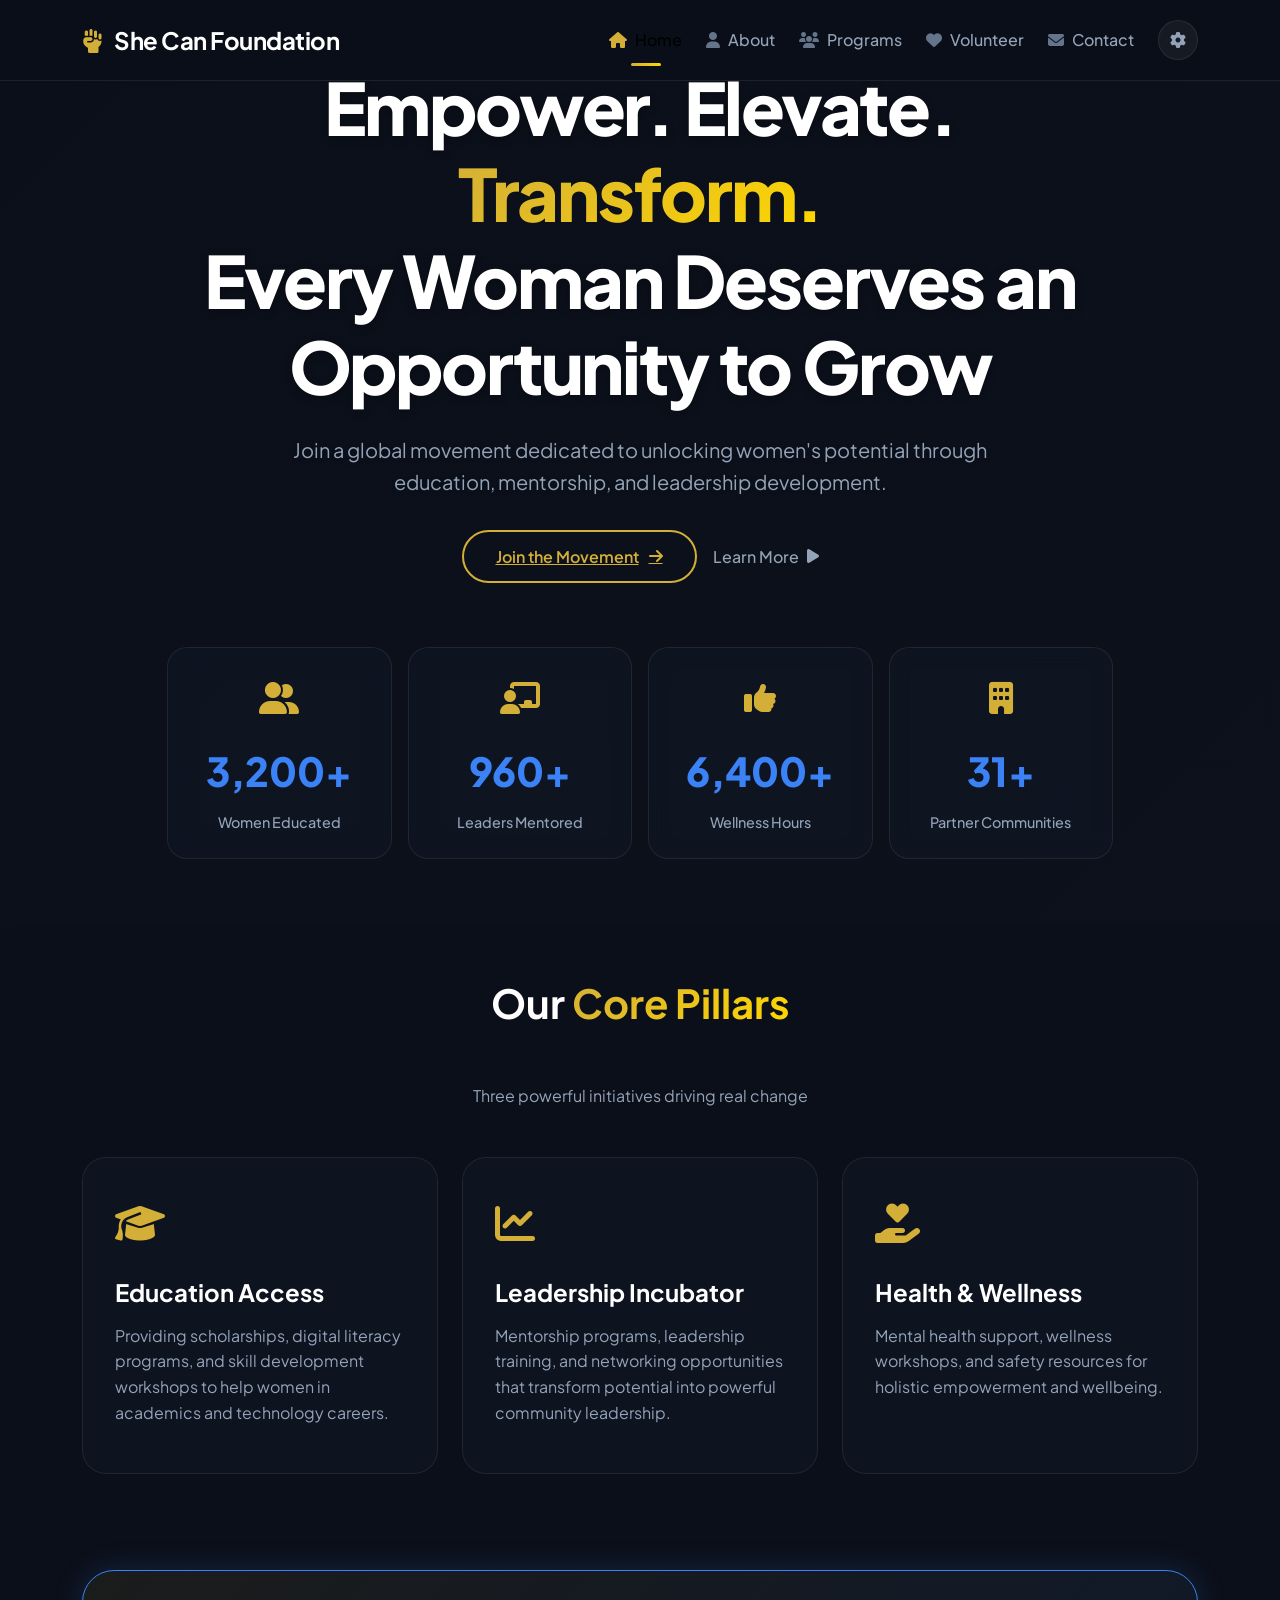
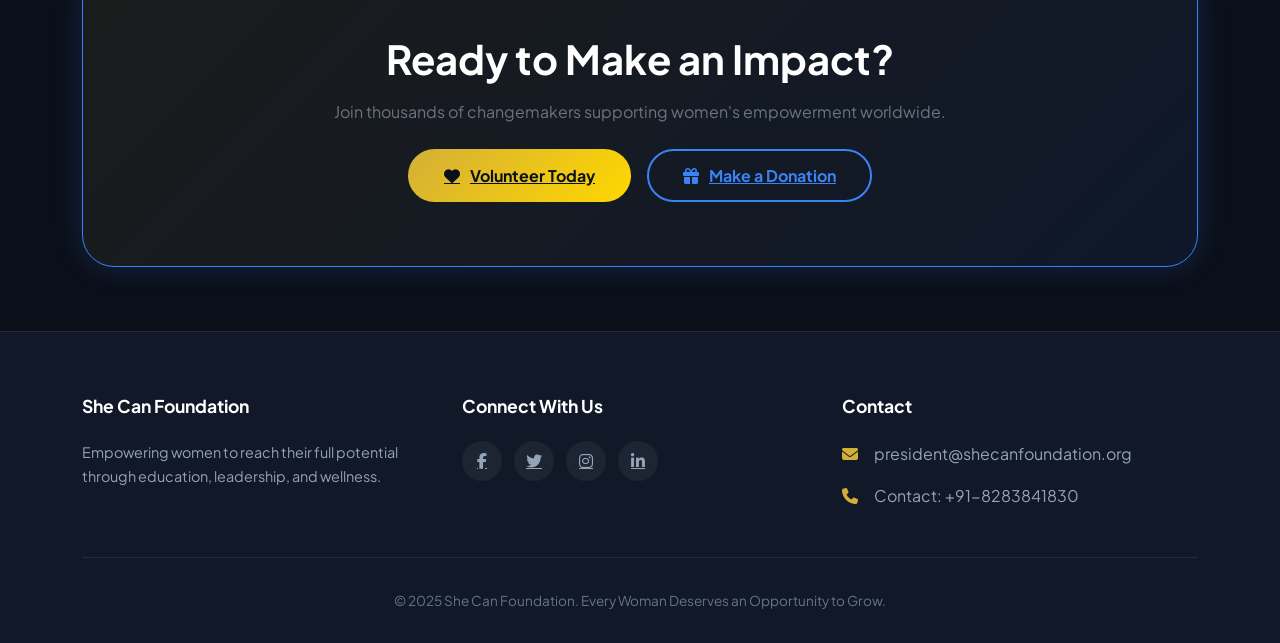
==== index.html @ a7b33865 "Initial commit" ====
<!DOCTYPE html>
<html lang="en">
<head>
  <meta charset="UTF-8">
  <meta name="viewport" content="width=device-width, initial-scale=1.0, viewport-fit=cover">
  <meta name="description" content="She Can Foundation - Empowering women through education, leadership, and wellness">
  <title>She Can Foundation | Empower. Elevate. Transform.</title>
  
  <!-- Bootstrap 5 CSS -->
  <link href="https://cdn.jsdelivr.net/npm/bootstrap@5.3.0/dist/css/bootstrap.min.css" rel="stylesheet">
  <!-- Font Awesome 6 -->
  <link rel="stylesheet" href="https://cdnjs.cloudflare.com/ajax/libs/font-awesome/6.4.0/css/all.min.css">
  <!-- Google Fonts -->
  <link href="https://fonts.googleapis.com/css2?family=Plus+Jakarta+Sans:wght@300;400;500;600;700;800&display=swap" rel="stylesheet">
  
  <style>
    /* ============================================
       PREMIUM DARK THEME DESIGN SYSTEM
       ============================================ */
    
    :root {
      /* Dark Theme Colors - Fixed Dark Mode Only */
      --bg-primary: #0b0f19;
      --bg-secondary: #111827;
      --bg-card: rgba(17, 24, 39, 0.7);
      --bg-glass: rgba(17, 24, 39, 0.5);
      --accent-gold: #d4af37;
      --accent-gold-glow: rgba(212, 175, 55, 0.15);
      --accent-blue: #3b82f6;
      --accent-blue-glow: rgba(59, 130, 246, 0.2);
      --text-primary: #ffffff;
      --text-secondary: #94a3b8;
      --text-muted: #64748b;
      --border-glass: rgba(255, 255, 255, 0.08);
      --shadow-gold: 0 0 20px rgba(212, 175, 55, 0.15);
      --shadow-blue: 0 0 30px rgba(59, 130, 246, 0.2);
      --transition-smooth: all 0.3s cubic-bezier(0.4, 0, 0.2, 1);
    }
    
    * {
      margin: 0;
      padding: 0;
      box-sizing: border-box;
    }
    
    body {
      font-family: 'Plus Jakarta Sans', sans-serif;
      background: var(--bg-primary);
      color: var(--text-primary);
      line-height: 1.6;
      overflow-x: hidden;
    }
    
    /* Custom Scrollbar */
    ::-webkit-scrollbar {
      width: 8px;
    }
    
    ::-webkit-scrollbar-track {
      background: var(--bg-secondary);
    }
    
    ::-webkit-scrollbar-thumb {
      background: var(--accent-gold);
      border-radius: 10px;
    }
    
    /* ============================================
       NAVIGATION BAR
       ============================================ */
    
    .navbar {
      background: rgba(11, 15, 25, 0.95);
      backdrop-filter: blur(20px);
      border-bottom: 1px solid var(--border-glass);
      padding: 1rem 0;
      transition: var(--transition-smooth);
    }
    
    .navbar-brand {
      font-size: 1.5rem;
      font-weight: 700;
      letter-spacing: -0.02em;
      color: var(--text-primary);
    }
    
    .navbar-brand i {
      color: var(--accent-gold);
      margin-right: 8px;
    }
    
    .nav-link {
      color: var(--text-secondary);
      font-weight: 500;
      padding: 0.5rem 1rem;
      transition: var(--transition-smooth);
      display: flex;
      align-items: center;
      gap: 8px;
      position: relative;
    }
    
    .nav-link i {
      font-size: 1rem;
      color: var(--text-muted);
      transition: var(--transition-smooth);
    }
    
    .nav-link:hover,
    .nav-link.active {
      color: var(--accent-gold);
    }
    
    .nav-link:hover i,
    .nav-link.active i {
      color: var(--accent-gold);
    }
    
    /* Active page indicator - Gold underline */
    .nav-link.active::after {
      content: '';
      position: absolute;
      bottom: -5px;
      left: 50%;
      transform: translateX(-50%);
      width: 30px;
      height: 3px;
      background: linear-gradient(90deg, var(--accent-gold), #ffd700);
      border-radius: 3px;
      animation: slideIn 0.3s ease;
    }
    
    @keyframes slideIn {
      from {
        width: 0;
        opacity: 0;
      }
      to {
        width: 30px;
        opacity: 1;
      }
    }
    
    .nav-icon-btn {
      background: rgba(255, 255, 255, 0.05);
      border: 1px solid var(--border-glass);
      border-radius: 50%;
      width: 40px;
      height: 40px;
      display: inline-flex;
      align-items: center;
      justify-content: center;
      color: var(--text-secondary);
      transition: var(--transition-smooth);
      cursor: pointer;
    }
    
    .nav-icon-btn:hover {
      background: var(--accent-gold);
      color: var(--bg-primary);
      border-color: var(--accent-gold);
    }
    
    /* ============================================
       HERO SECTION - CENTER ALIGNMENT
       ============================================ */
    
    .hero-section {
      position: relative;
      min-height: 100vh;
      display: flex;
      align-items: center;
      overflow: hidden;
    }
    
    .hero-bg {
      position: absolute;
      top: 0;
      left: 0;
      width: 100%;
      height: 100%;
      background-image: url('https://images.unsplash.com/photo-1522202176988-66273c2fd55f?w=1920&h=1080&fit=crop');
      background-size: cover;
      background-position: center;
      opacity: 0.35;
      z-index: 0;
    }
    
    .hero-bg::after {
      content: '';
      position: absolute;
      top: 0;
      left: 0;
      width: 100%;
      height: 100%;
      background: linear-gradient(135deg, rgba(11, 15, 25, 0.75) 0%, rgba(17, 24, 39, 0.6) 100%);
    }
    
    .hero-content {
      position: relative;
      z-index: 2;
      padding: 4rem 0;
      text-align: center;
    }
    
    /* Ensure text is crisp and clear against the background */
    .main-heading {
      font-size: 4.5rem;
      font-weight: 800;
      line-height: 1.2;
      letter-spacing: -0.03em;
      margin-bottom: 1.5rem;
      text-shadow: 0 2px 10px rgba(0, 0, 0, 0.3);
    }
    
    .gradient-gold {
      background: linear-gradient(135deg, var(--accent-gold), #ffd700);
      background-clip: text;
      -webkit-background-clip: text;
      color: transparent;
      text-shadow: none;
    }
    
    .hero-subtext {
      font-size: 1.25rem;
      color: var(--text-secondary);
      margin-bottom: 2rem;
      max-width: 700px;
      margin-left: auto;
      margin-right: auto;
      text-shadow: 0 1px 5px rgba(0, 0, 0, 0.2);
    }
    
    .btn-gold-outline {
      background: transparent;
      border: 2px solid var(--accent-gold);
      color: var(--accent-gold);
      padding: 12px 32px;
      border-radius: 50px;
      font-weight: 600;
      transition: var(--transition-smooth);
      display: inline-flex;
      align-items: center;
      gap: 10px;
    }
    
    .btn-gold-outline:hover {
      background: var(--accent-gold);
      color: var(--bg-primary);
      box-shadow: var(--shadow-gold);
      transform: translateY(-2px);
    }
    
    .btn-text-link {
      color: var(--text-secondary);
      text-decoration: none;
      font-weight: 500;
      transition: var(--transition-smooth);
      display: inline-flex;
      align-items: center;
      gap: 8px;
    }
    
    .btn-text-link:hover {
      color: var(--accent-gold);
      gap: 12px;
    }
    
    /* ============================================
       IMPACT COUNTERS - CENTER ALIGNMENT
       ============================================ */
    
    .impact-counters {
      margin-top: 4rem;
    }
    
    .counter-card {
      background: var(--bg-glass);
      backdrop-filter: blur(12px);
      border: 1px solid var(--border-glass);
      border-radius: 20px;
      padding: 1.5rem;
      text-align: center;
      transition: var(--transition-smooth);
    }
    
    .counter-card:hover {
      transform: translateY(-5px);
      border-color: var(--accent-gold);
      box-shadow: var(--shadow-gold);
    }
    
    .counter-icon {
      font-size: 2rem;
      color: var(--accent-gold);
      margin-bottom: 1rem;
    }
    
    .counter-number {
      font-size: 2.5rem;
      font-weight: 800;
      color: var(--accent-blue);
      margin-bottom: 0.5rem;
    }
    
    .counter-label {
      color: var(--text-secondary);
      font-weight: 500;
      font-size: 0.9rem;
    }
    
    /* ============================================
       CORE PILLARS SECTION - VISIBLE IMAGES
       ============================================ */
    
    .section-title {
      font-size: 2.5rem;
      font-weight: 700;
      text-align: center;
      margin-bottom: 3rem;
    }
    
    .section-subtitle {
      text-align: center;
      color: var(--text-secondary);
      margin-bottom: 3rem;
    }
    
    .pillar-card {
      background: var(--bg-glass);
      backdrop-filter: blur(12px);
      border: 1px solid var(--border-glass);
      border-radius: 24px;
      padding: 2rem;
      height: 100%;
      transition: var(--transition-smooth);
      position: relative;
      overflow: hidden;
    }
    
    .pillar-card::before {
      content: '';
      position: absolute;
      top: 0;
      left: 0;
      right: 0;
      bottom: 0;
      background-image: var(--pillar-bg);
      background-size: cover;
      background-position: center;
      opacity: 0.25;
      z-index: 0;
      transition: opacity 0.3s ease;
    }
    
    .pillar-card:hover::before {
      opacity: 0.35;
    }
    
    .pillar-card:hover {
      transform: translateY(-8px);
      border-color: var(--accent-gold);
      box-shadow: var(--shadow-gold);
    }
    
    .pillar-icon {
      font-size: 2.5rem;
      color: var(--accent-gold);
      margin-bottom: 1.5rem;
      position: relative;
      z-index: 1;
    }
    
    .pillar-card h3 {
      font-size: 1.5rem;
      font-weight: 700;
      margin-bottom: 1rem;
      position: relative;
      z-index: 1;
    }
    
    .pillar-card p {
      color: var(--text-secondary);
      position: relative;
      z-index: 1;
    }
    
    /* ============================================
       CTA SECTION - GLOWING CARD
       ============================================ */
    
    .cta-card {
      background: linear-gradient(135deg, rgba(212, 175, 55, 0.08), rgba(59, 130, 246, 0.08));
      border: 1px solid var(--accent-blue);
      border-radius: 32px;
      padding: 4rem 2rem;
      text-align: center;
      box-shadow: var(--shadow-blue);
      margin: 3rem 0;
    }
    
    .cta-card h2 {
      font-size: 2.5rem;
      font-weight: 700;
      margin-bottom: 1rem;
    }
    
    .btn-gold {
      background: linear-gradient(135deg, var(--accent-gold), #ffd700);
      border: none;
      color: var(--bg-primary);
      padding: 14px 36px;
      border-radius: 50px;
      font-weight: 700;
      transition: var(--transition-smooth);
      display: inline-flex;
      align-items: center;
      gap: 10px;
    }
    
    .btn-gold:hover {
      transform: translateY(-2px);
      box-shadow: var(--shadow-gold);
      color: var(--bg-primary);
    }
    
    .btn-outline-blue {
      background: transparent;
      border: 2px solid var(--accent-blue);
      color: var(--accent-blue);
      padding: 12px 34px;
      border-radius: 50px;
      font-weight: 700;
      transition: var(--transition-smooth);
      display: inline-flex;
      align-items: center;
      gap: 10px;
    }
    
    .btn-outline-blue:hover {
      background: var(--accent-blue);
      color: white;
      transform: translateY(-2px);
    }
    
    /* ============================================
       FOOTER
       ============================================ */
    
    .footer {
      background: var(--bg-secondary);
      border-top: 1px solid var(--border-glass);
      padding: 4rem 0 2rem;
      margin-top: 4rem;
    }
    
    .footer h5 {
      font-size: 1.1rem;
      font-weight: 700;
      margin-bottom: 1.5rem;
      color: var(--text-primary);
    }
    
    .footer p {
      color: var(--text-secondary);
      font-size: 0.9rem;
      line-height: 1.6;
    }
    
    .social-icons {
      display: flex;
      gap: 12px;
    }
    
    .social-icon {
      width: 40px;
      height: 40px;
      background: rgba(255, 255, 255, 0.05);
      border-radius: 50%;
      display: inline-flex;
      align-items: center;
      justify-content: center;
      color: var(--text-secondary);
      transition: var(--transition-smooth);
    }
    
    .social-icon:hover {
      background: var(--accent-gold);
      color: var(--bg-primary);
      transform: translateY(-3px);
    }
    
    .footer-contact-item {
      display: flex;
      align-items: center;
      gap: 12px;
      margin-bottom: 1rem;
      color: var(--text-secondary);
    }
    
    .footer-contact-item i {
      color: var(--accent-gold);
      width: 20px;
    }
    
    .copyright {
      text-align: center;
      padding-top: 2rem;
      margin-top: 2rem;
      border-top: 1px solid var(--border-glass);
      color: var(--text-muted);
      font-size: 0.85rem;
    }
    
    /* Scroll to Top Button */
    .scroll-top {
      position: fixed;
      bottom: 30px;
      right: 30px;
      width: 48px;
      height: 48px;
      background: var(--accent-gold);
      border-radius: 50%;
      display: flex;
      align-items: center;
      justify-content: center;
      color: var(--bg-primary);
      cursor: pointer;
      opacity: 0;
      visibility: hidden;
      transition: var(--transition-smooth);
      z-index: 999;
      border: none;
    }
    
    .scroll-top.show {
      opacity: 1;
      visibility: visible;
    }
    
    .scroll-top:hover {
      transform: translateY(-5px);
      box-shadow: var(--shadow-gold);
    }
    
    /* ============================================
       RESPONSIVE DESIGN
       ============================================ */
    
    @media (max-width: 992px) {
      .main-heading {
        font-size: 3rem;
      }
      
      .section-title {
        font-size: 2rem;
      }
      
      .counter-number {
        font-size: 2rem;
      }
      
      .cta-card {
        padding: 2rem 1rem;
      }
      
      .cta-card h2 {
        font-size: 1.8rem;
      }
    }
    
    @media (max-width: 768px) {
      .main-heading {
        font-size: 2.2rem;
      }
      
      .hero-subtext {
        font-size: 1rem;
      }
      
      .counter-card {
        margin-bottom: 1rem;
      }
      
      .pillar-card {
        margin-bottom: 1.5rem;
      }
      
      .footer {
        text-align: center;
      }
      
      .social-icons {
        justify-content: center;
      }
      
      .footer-contact-item {
        justify-content: center;
      }
    }
    
    /* Animations */
    @keyframes fadeUp {
      from {
        opacity: 0;
        transform: translateY(30px);
      }
      to {
        opacity: 1;
        transform: translateY(0);
      }
    }
    
    .fade-up {
      animation: fadeUp 0.6s ease forwards;
    }
  </style>
</head>
<body>

<!-- Sticky Navigation Bar -->
<nav class="navbar navbar-expand-lg fixed-top">
  <div class="container">
    <a class="navbar-brand" href="index.html">
      <i class="fas fa-fist-raised"></i> She Can Foundation
    </a>
    <button class="navbar-toggler" type="button" data-bs-toggle="collapse" data-bs-target="#navbarNav">
      <span class="navbar-toggler-icon"></span>
    </button>
    <div class="collapse navbar-collapse" id="navbarNav">
      <ul class="navbar-nav ms-auto align-items-center gap-2">
        <li class="nav-item">
          <a class="nav-link active" href="index.html">
            <i class="fas fa-home"></i> Home
          </a>
        </li>
        <li class="nav-item">
          <a class="nav-link" href="about.html">
            <i class="fas fa-user"></i> About
          </a>
        </li>
        <li class="nav-item">
          <a class="nav-link" href="programs.html">
            <i class="fas fa-users"></i> Programs
          </a>
        </li>
        <li class="nav-item">
          <a class="nav-link" href="volunteer.html">
            <i class="fas fa-heart"></i> Volunteer
          </a>
        </li>
        <li class="nav-item">
          <a class="nav-link" href="contact.html">
            <i class="fas fa-envelope"></i> Contact
          </a>
        </li>
        <li class="nav-item ms-2">
          <div class="nav-icon-btn">
            <i class="fas fa-cog"></i>
          </div>
        </li>
      </ul>
    </div>
  </div>
</nav>

<!-- Hero Section with Center Alignment & Visible Background -->
<section class="hero-section">
  <div class="hero-bg"></div>
  <div class="container hero-content">
    <div class="row justify-content-center">
      <div class="col-lg-10">
        <h1 class="main-heading">
          Empower. Elevate. <span class="gradient-gold">Transform.</span><br>
          Every Woman Deserves an Opportunity to Grow
        </h1>
        <p class="hero-subtext">
          Join a global movement dedicated to unlocking women's potential through education, mentorship, and leadership development.
        </p>
        <div class="d-flex flex-wrap gap-3 justify-content-center mb-5">
          <a href="volunteer.html" class="btn-gold-outline">
            Join the Movement <i class="fas fa-arrow-right"></i>
          </a>
          <a href="about.html" class="btn-text-link">
            Learn More <i class="fas fa-play"></i>
          </a>
        </div>
        
        <!-- Impact Counters Grid - Centered -->
        <div class="impact-counters">
          <div class="row g-3 justify-content-center">
            <div class="col-md-3 col-6">
              <div class="counter-card">
                <div class="counter-icon">
                  <i class="fas fa-user-friends"></i>
                </div>
                <div class="counter-number">
                  <span class="counter-value" data-target="5000">0</span>+
                </div>
                <div class="counter-label">Women Educated</div>
              </div>
            </div>
            <div class="col-md-3 col-6">
              <div class="counter-card">
                <div class="counter-icon">
                  <i class="fas fa-chalkboard-teacher"></i>
                </div>
                <div class="counter-number">
                  <span class="counter-value" data-target="1500">0</span>+
                </div>
                <div class="counter-label">Leaders Mentored</div>
              </div>
            </div>
            <div class="col-md-3 col-6">
              <div class="counter-card">
                <div class="counter-icon">
                  <i class="fas fa-thumbs-up"></i>
                </div>
                <div class="counter-number">
                  <span class="counter-value" data-target="10000">0</span>+
                </div>
                <div class="counter-label">Wellness Hours</div>
              </div>
            </div>
            <div class="col-md-3 col-6">
              <div class="counter-card">
                <div class="counter-icon">
                  <i class="fas fa-building"></i>
                </div>
                <div class="counter-number">
                  <span class="counter-value" data-target="50">0</span>+
                </div>
                <div class="counter-label">Partner Communities</div>
              </div>
            </div>
          </div>
        </div>
      </div>
    </div>
  </div>
</section>

<!-- Core Pillars Section with Visible Images -->
<section class="container py-5">
  <div class="section-title">
    Our <span class="gradient-gold">Core Pillars</span>
  </div>
  <div class="section-subtitle">
    Three powerful initiatives driving real change
  </div>
  
  <div class="row g-4">
    <div class="col-md-4">
      <div class="pillar-card" style="--pillar-bg: url('https://images.unsplash.com/photo-1522202176988-66273c2fd55f?w=600&h=400&fit=crop')">
        <div class="pillar-icon">
          <i class="fas fa-graduation-cap"></i>
        </div>
        <h3>Education Access</h3>
        <p>Providing scholarships, digital literacy programs, and skill development workshops to help women in academics and technology careers.</p>
      </div>
    </div>
    <div class="col-md-4">
      <div class="pillar-card" style="--pillar-bg: url('https://images.unsplash.com/photo-1557804506-669a67965ba0?w=600&h=400&fit=crop')">
        <div class="pillar-icon">
          <i class="fas fa-chart-line"></i>
        </div>
        <h3>Leadership Incubator</h3>
        <p>Mentorship programs, leadership training, and networking opportunities that transform potential into powerful community leadership.</p>
      </div>
    </div>
    <div class="col-md-4">
      <div class="pillar-card" style="--pillar-bg: url('https://images.unsplash.com/photo-1544367567-0f2fcb009e0b?w=600&h=400&fit=crop')">
        <div class="pillar-icon">
          <i class="fas fa-hand-holding-heart"></i>
        </div>
        <h3>Health & Wellness</h3>
        <p>Mental health support, wellness workshops, and safety resources for holistic empowerment and wellbeing.</p>
      </div>
    </div>
  </div>
</section>

<!-- CTA Section - Glowing Card -->
<section class="container">
  <div class="cta-card">
    <h2>Ready to Make an Impact?</h2>
    <p class="text-secondary mb-4">Join thousands of changemakers supporting women's empowerment worldwide.</p>
    <div class="d-flex gap-3 justify-content-center flex-wrap">
      <a href="volunteer.html" class="btn-gold">
        <i class="fas fa-heart"></i> Volunteer Today
      </a>
      <a href="#" class="btn-outline-blue">
        <i class="fas fa-gift"></i> Make a Donation
      </a>
    </div>
  </div>
</section>

<!-- Footer -->
<footer class="footer">
  <div class="container">
    <div class="row">
      <div class="col-md-4 mb-4 mb-md-0">
        <h5>She Can Foundation</h5>
        <p>Empowering women to reach their full potential through education, leadership, and wellness.</p>
      </div>
      <div class="col-md-4 mb-4 mb-md-0">
        <h5>Connect With Us</h5>
        <div class="social-icons">
          <a href="#" class="social-icon"><i class="fab fa-facebook-f"></i></a>
          <a href="#" class="social-icon"><i class="fab fa-twitter"></i></a>
          <a href="#" class="social-icon"><i class="fab fa-instagram"></i></a>
          <a href="#" class="social-icon"><i class="fab fa-linkedin-in"></i></a>
        </div>
      </div>
      <div class="col-md-4">
        <h5>Contact</h5>
        <div class="footer-contact-item">
          <i class="fas fa-envelope"></i>
          <span>president@shecanfoundation.org</span>
        </div>
        <div class="footer-contact-item">
          <i class="fas fa-phone"></i>
          <span>Contact: +91-8283841830</span>
        </div>
      </div>
    </div>
    <div class="copyright">
      © 2025 She Can Foundation. Every Woman Deserves an Opportunity to Grow.
    </div>
  </div>
</footer>

<!-- Scroll to Top Button -->
<button class="scroll-top" id="scrollTopBtn">
  <i class="fas fa-arrow-up"></i>
</button>

<script src="https://cdn.jsdelivr.net/npm/bootstrap@5.3.0/dist/js/bootstrap.bundle.min.js"></script>

<script>
  // ============================================
  // ANIMATED COUNTERS WITH INTERSECTION OBSERVER
  // ============================================
  
  const counters = document.querySelectorAll('.counter-value');
  
  function animateCounter(counter) {
    const target = parseInt(counter.getAttribute('data-target'));
    const duration = 2000;
    const increment = target / (duration / 16);
    let current = 0;
    
    const updateCounter = () => {
      current += increment;
      if (current >= target) {
        counter.innerText = target.toLocaleString();
        return;
      }
      counter.innerText = Math.floor(current).toLocaleString();
      requestAnimationFrame(updateCounter);
    };
    updateCounter();
  }
  
  const observerOptions = {
    threshold: 0.5,
    rootMargin: '0px'
  };
  
  const observer = new IntersectionObserver((entries) => {
    entries.forEach(entry => {
      if (entry.isIntersecting && !entry.target.classList.contains('animated')) {
        entry.target.classList.add('animated');
        animateCounter(entry.target);
        observer.unobserve(entry.target);
      }
    });
  }, observerOptions);
  
  counters.forEach(counter => observer.observe(counter));
  
  // ============================================
  // SCROLL TO TOP BUTTON
  // ============================================
  
  const scrollBtn = document.getElementById('scrollTopBtn');
  
  window.addEventListener('scroll', () => {
    if (window.scrollY > 300) {
      scrollBtn.classList.add('show');
    } else {
      scrollBtn.classList.remove('show');
    }
  });
  
  scrollBtn.addEventListener('click', () => {
    window.scrollTo({
      top: 0,
      behavior: 'smooth'
    });
  });
  
  // Fade up animation on scroll
  const fadeElements = document.querySelectorAll('.counter-card, .pillar-card');
  
  const fadeObserver = new IntersectionObserver((entries) => {
    entries.forEach(entry => {
      if (entry.isIntersecting) {
        entry.target.classList.add('fade-up');
        fadeObserver.unobserve(entry.target);
      }
    });
  }, { threshold: 0.1 });
  
  fadeElements.forEach(el => fadeObserver.observe(el));
</script>

</body>
</html>
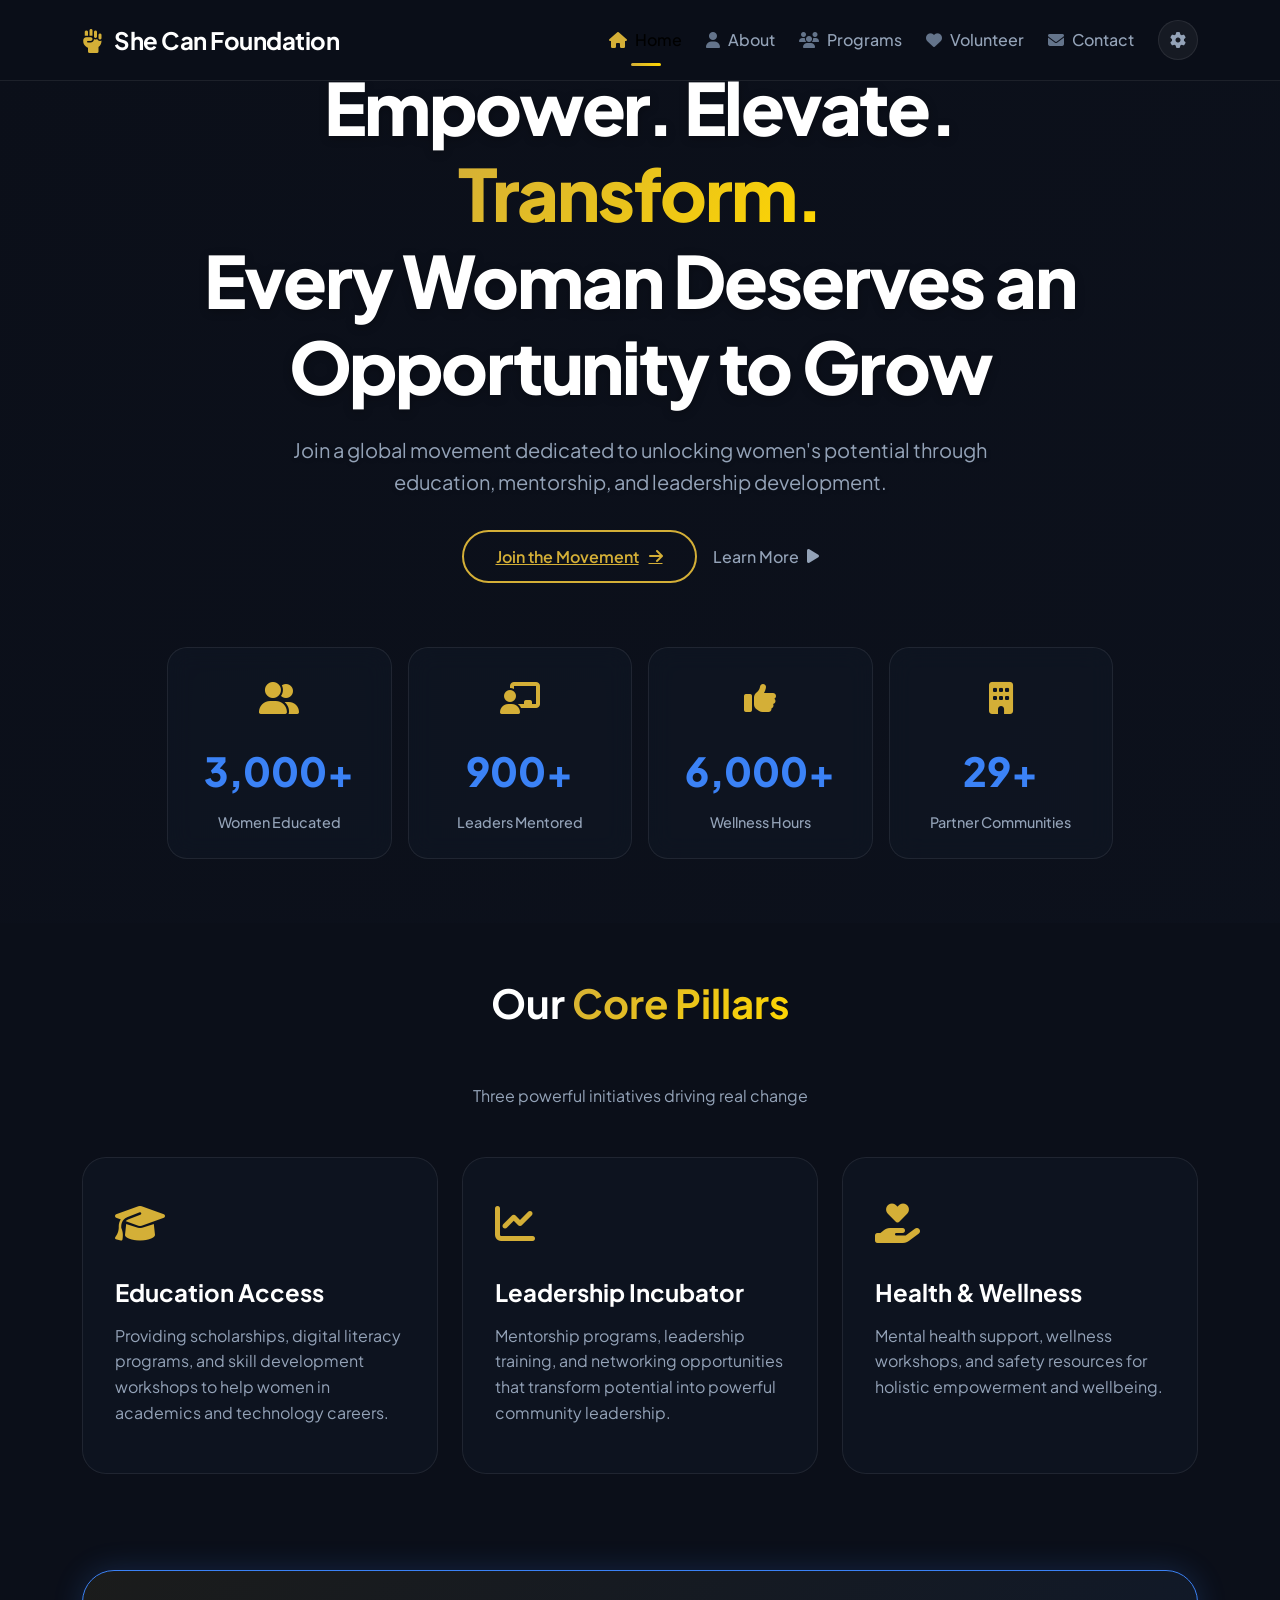
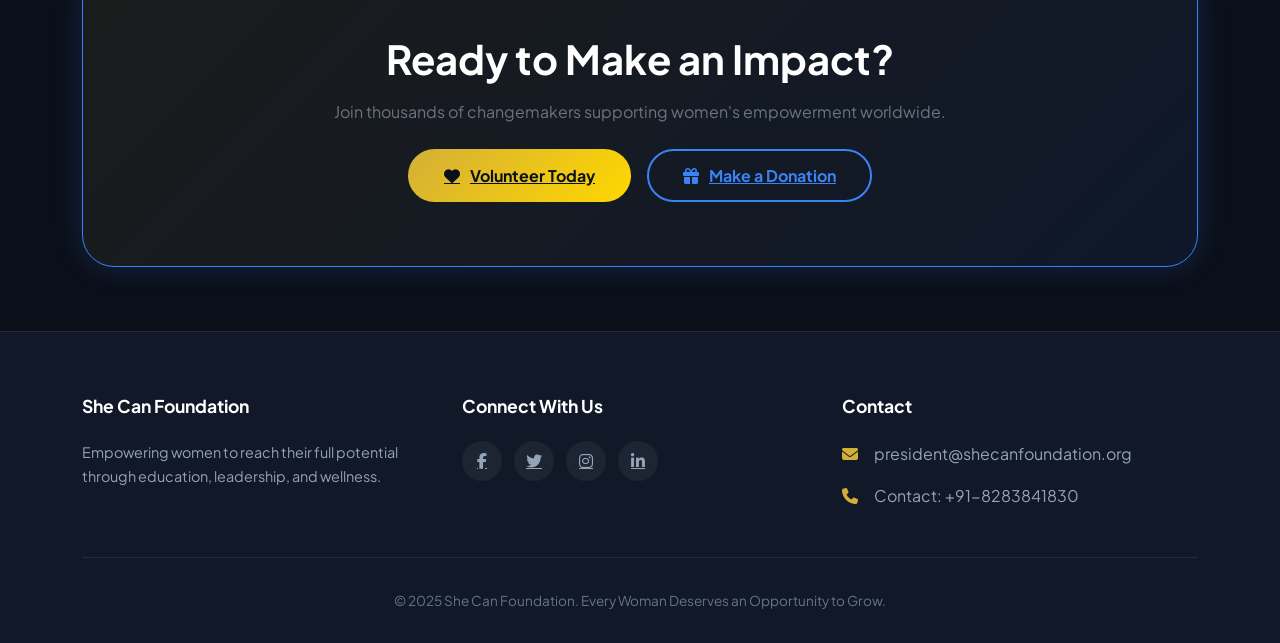
==== commit 52632f1a: "Fix: Adjusted navbar spacing to prevent heading cut off" ====
--- a/index.html
+++ b/index.html
@@ -615,6 +615,7 @@
       animation: fadeUp 0.6s ease forwards;
     }
   </style>
+    <link rel="stylesheet" href="css/style.css">
 </head>
 <body>
 
@@ -915,6 +916,6 @@
   
   fadeElements.forEach(el => fadeObserver.observe(el));
 </script>
-
+  <script src="js/app.js"></script>
 </body>
 </html>
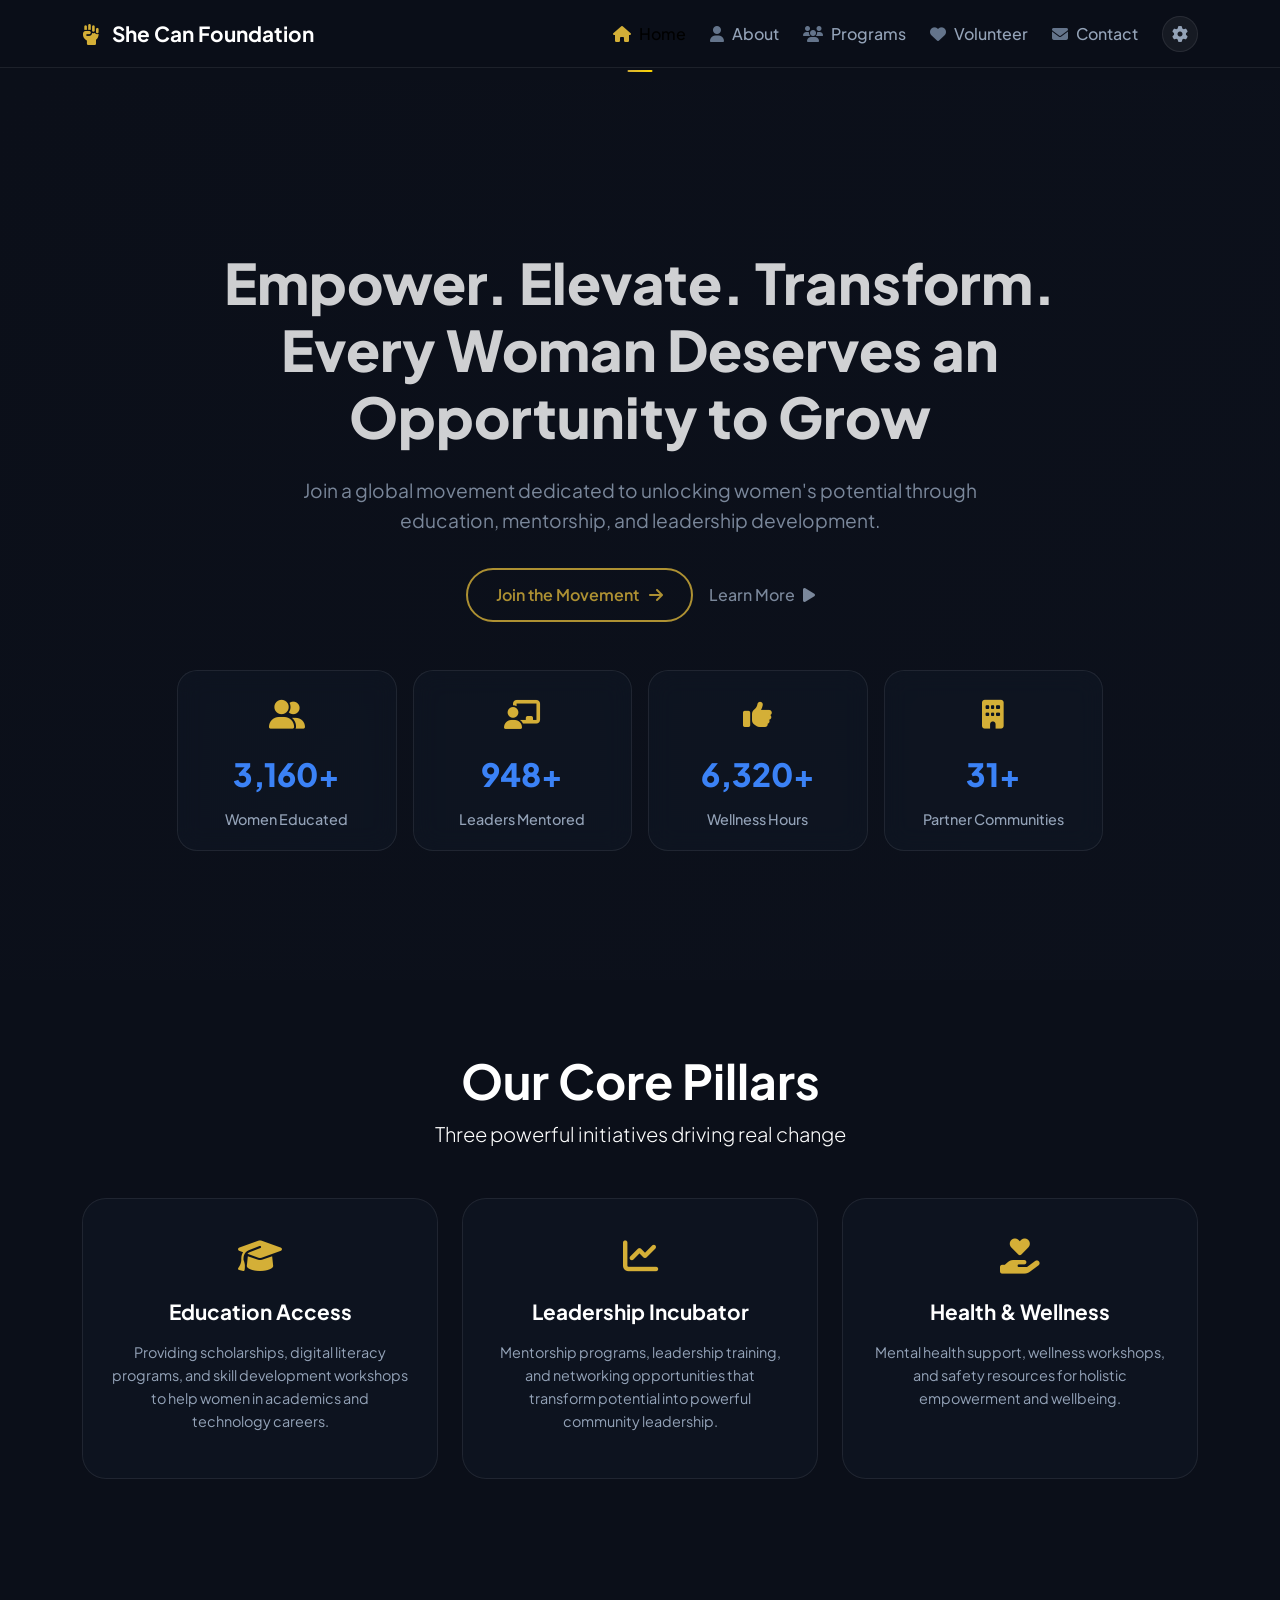
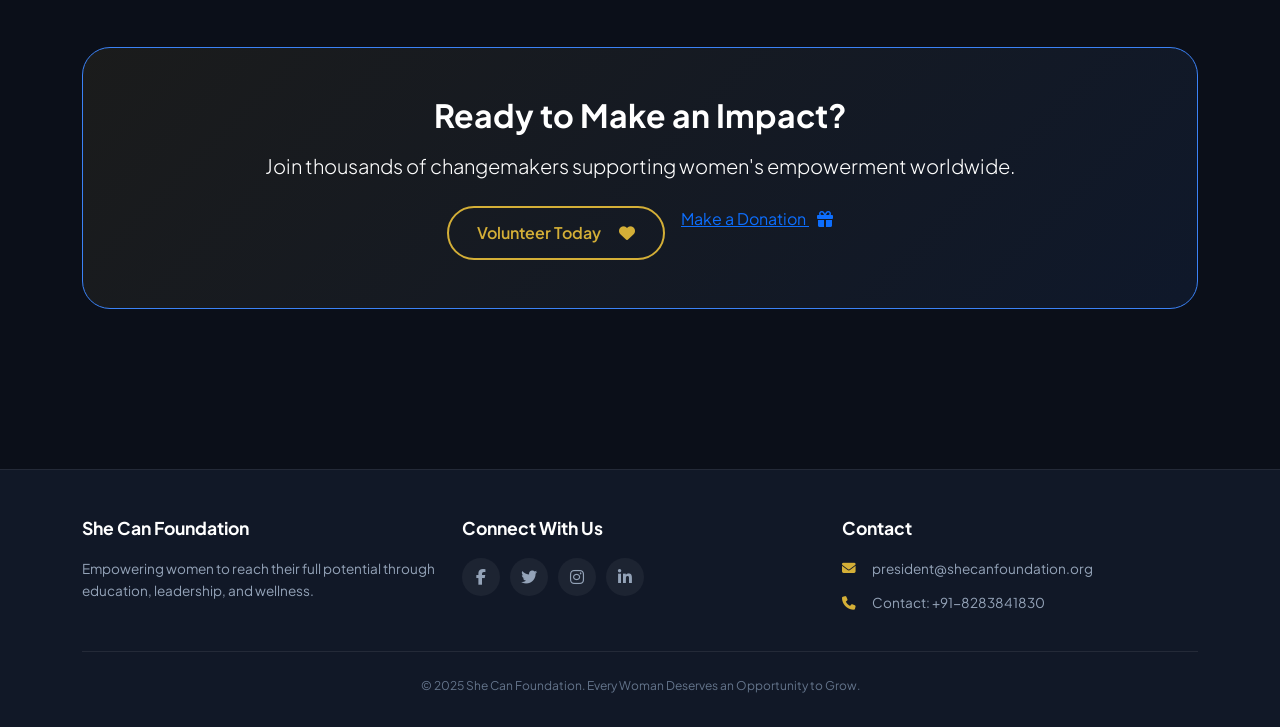
==== commit a80d193a: "CRITICAL FIX: Added navbar spacer div to prevent heading cut off on all pages" ====
--- a/index.html
+++ b/index.html
@@ -3,624 +3,49 @@
 <head>
   <meta charset="UTF-8">
   <meta name="viewport" content="width=device-width, initial-scale=1.0, viewport-fit=cover">
-  <meta name="description" content="She Can Foundation - Empowering women through education, leadership, and wellness">
-  <title>She Can Foundation | Empower. Elevate. Transform.</title>
+  <title>She Can Foundation | Home</title>
   
-  <!-- Bootstrap 5 CSS -->
   <link href="https://cdn.jsdelivr.net/npm/bootstrap@5.3.0/dist/css/bootstrap.min.css" rel="stylesheet">
-  <!-- Font Awesome 6 -->
   <link rel="stylesheet" href="https://cdnjs.cloudflare.com/ajax/libs/font-awesome/6.4.0/css/all.min.css">
-  <!-- Google Fonts -->
   <link href="https://fonts.googleapis.com/css2?family=Plus+Jakarta+Sans:wght@300;400;500;600;700;800&display=swap" rel="stylesheet">
+  <link rel="stylesheet" href="style.css">
   
   <style>
-    /* ============================================
-       PREMIUM DARK THEME DESIGN SYSTEM
-       ============================================ */
+    /* Additional fix for navbar spacing */
+    body {
+      padding-top: 0;
+      margin: 0;
+    }
     
-    :root {
-      /* Dark Theme Colors - Fixed Dark Mode Only */
-      --bg-primary: #0b0f19;
-      --bg-secondary: #111827;
-      --bg-card: rgba(17, 24, 39, 0.7);
-      --bg-glass: rgba(17, 24, 39, 0.5);
-      --accent-gold: #d4af37;
-      --accent-gold-glow: rgba(212, 175, 55, 0.15);
-      --accent-blue: #3b82f6;
-      --accent-blue-glow: rgba(59, 130, 246, 0.2);
-      --text-primary: #ffffff;
-      --text-secondary: #94a3b8;
-      --text-muted: #64748b;
-      --border-glass: rgba(255, 255, 255, 0.08);
-      --shadow-gold: 0 0 20px rgba(212, 175, 55, 0.15);
-      --shadow-blue: 0 0 30px rgba(59, 130, 246, 0.2);
-      --transition-smooth: all 0.3s cubic-bezier(0.4, 0, 0.2, 1);
-    }
-    
-    * {
-      margin: 0;
-      padding: 0;
-      box-sizing: border-box;
-    }
-    
-    body {
-      font-family: 'Plus Jakarta Sans', sans-serif;
-      background: var(--bg-primary);
-      color: var(--text-primary);
-      line-height: 1.6;
-      overflow-x: hidden;
-    }
-    
-    /* Custom Scrollbar */
-    ::-webkit-scrollbar {
-      width: 8px;
-    }
-    
-    ::-webkit-scrollbar-track {
-      background: var(--bg-secondary);
-    }
-    
-    ::-webkit-scrollbar-thumb {
-      background: var(--accent-gold);
-      border-radius: 10px;
-    }
-    
-    /* ============================================
-       NAVIGATION BAR
-       ============================================ */
-    
+    /* Fixed navbar */
     .navbar {
-      background: rgba(11, 15, 25, 0.95);
-      backdrop-filter: blur(20px);
-      border-bottom: 1px solid var(--border-glass);
-      padding: 1rem 0;
-      transition: var(--transition-smooth);
-    }
-    
-    .navbar-brand {
-      font-size: 1.5rem;
-      font-weight: 700;
-      letter-spacing: -0.02em;
-      color: var(--text-primary);
-    }
-    
-    .navbar-brand i {
-      color: var(--accent-gold);
-      margin-right: 8px;
-    }
-    
-    .nav-link {
-      color: var(--text-secondary);
-      font-weight: 500;
-      padding: 0.5rem 1rem;
-      transition: var(--transition-smooth);
-      display: flex;
-      align-items: center;
-      gap: 8px;
-      position: relative;
-    }
-    
-    .nav-link i {
-      font-size: 1rem;
-      color: var(--text-muted);
-      transition: var(--transition-smooth);
-    }
-    
-    .nav-link:hover,
-    .nav-link.active {
-      color: var(--accent-gold);
-    }
-    
-    .nav-link:hover i,
-    .nav-link.active i {
-      color: var(--accent-gold);
-    }
-    
-    /* Active page indicator - Gold underline */
-    .nav-link.active::after {
-      content: '';
-      position: absolute;
-      bottom: -5px;
-      left: 50%;
-      transform: translateX(-50%);
-      width: 30px;
-      height: 3px;
-      background: linear-gradient(90deg, var(--accent-gold), #ffd700);
-      border-radius: 3px;
-      animation: slideIn 0.3s ease;
-    }
-    
-    @keyframes slideIn {
-      from {
-        width: 0;
-        opacity: 0;
-      }
-      to {
-        width: 30px;
-        opacity: 1;
-      }
-    }
-    
-    .nav-icon-btn {
-      background: rgba(255, 255, 255, 0.05);
-      border: 1px solid var(--border-glass);
-      border-radius: 50%;
-      width: 40px;
-      height: 40px;
-      display: inline-flex;
-      align-items: center;
-      justify-content: center;
-      color: var(--text-secondary);
-      transition: var(--transition-smooth);
-      cursor: pointer;
-    }
-    
-    .nav-icon-btn:hover {
-      background: var(--accent-gold);
-      color: var(--bg-primary);
-      border-color: var(--accent-gold);
-    }
-    
-    /* ============================================
-       HERO SECTION - CENTER ALIGNMENT
-       ============================================ */
-    
-    .hero-section {
-      position: relative;
-      min-height: 100vh;
-      display: flex;
-      align-items: center;
-      overflow: hidden;
-    }
-    
-    .hero-bg {
-      position: absolute;
-      top: 0;
-      left: 0;
-      width: 100%;
-      height: 100%;
-      background-image: url('https://images.unsplash.com/photo-1522202176988-66273c2fd55f?w=1920&h=1080&fit=crop');
-      background-size: cover;
-      background-position: center;
-      opacity: 0.35;
-      z-index: 0;
-    }
-    
-    .hero-bg::after {
-      content: '';
-      position: absolute;
-      top: 0;
-      left: 0;
-      width: 100%;
-      height: 100%;
-      background: linear-gradient(135deg, rgba(11, 15, 25, 0.75) 0%, rgba(17, 24, 39, 0.6) 100%);
-    }
-    
-    .hero-content {
-      position: relative;
-      z-index: 2;
-      padding: 4rem 0;
-      text-align: center;
-    }
-    
-    /* Ensure text is crisp and clear against the background */
-    .main-heading {
-      font-size: 4.5rem;
-      font-weight: 800;
-      line-height: 1.2;
-      letter-spacing: -0.03em;
-      margin-bottom: 1.5rem;
-      text-shadow: 0 2px 10px rgba(0, 0, 0, 0.3);
-    }
-    
-    .gradient-gold {
-      background: linear-gradient(135deg, var(--accent-gold), #ffd700);
-      background-clip: text;
-      -webkit-background-clip: text;
-      color: transparent;
-      text-shadow: none;
-    }
-    
-    .hero-subtext {
-      font-size: 1.25rem;
-      color: var(--text-secondary);
-      margin-bottom: 2rem;
-      max-width: 700px;
-      margin-left: auto;
-      margin-right: auto;
-      text-shadow: 0 1px 5px rgba(0, 0, 0, 0.2);
-    }
-    
-    .btn-gold-outline {
-      background: transparent;
-      border: 2px solid var(--accent-gold);
-      color: var(--accent-gold);
-      padding: 12px 32px;
-      border-radius: 50px;
-      font-weight: 600;
-      transition: var(--transition-smooth);
-      display: inline-flex;
-      align-items: center;
-      gap: 10px;
-    }
-    
-    .btn-gold-outline:hover {
-      background: var(--accent-gold);
-      color: var(--bg-primary);
-      box-shadow: var(--shadow-gold);
-      transform: translateY(-2px);
-    }
-    
-    .btn-text-link {
-      color: var(--text-secondary);
-      text-decoration: none;
-      font-weight: 500;
-      transition: var(--transition-smooth);
-      display: inline-flex;
-      align-items: center;
-      gap: 8px;
-    }
-    
-    .btn-text-link:hover {
-      color: var(--accent-gold);
-      gap: 12px;
-    }
-    
-    /* ============================================
-       IMPACT COUNTERS - CENTER ALIGNMENT
-       ============================================ */
-    
-    .impact-counters {
-      margin-top: 4rem;
-    }
-    
-    .counter-card {
-      background: var(--bg-glass);
-      backdrop-filter: blur(12px);
-      border: 1px solid var(--border-glass);
-      border-radius: 20px;
-      padding: 1.5rem;
-      text-align: center;
-      transition: var(--transition-smooth);
-    }
-    
-    .counter-card:hover {
-      transform: translateY(-5px);
-      border-color: var(--accent-gold);
-      box-shadow: var(--shadow-gold);
-    }
-    
-    .counter-icon {
-      font-size: 2rem;
-      color: var(--accent-gold);
-      margin-bottom: 1rem;
-    }
-    
-    .counter-number {
-      font-size: 2.5rem;
-      font-weight: 800;
-      color: var(--accent-blue);
-      margin-bottom: 0.5rem;
-    }
-    
-    .counter-label {
-      color: var(--text-secondary);
-      font-weight: 500;
-      font-size: 0.9rem;
-    }
-    
-    /* ============================================
-       CORE PILLARS SECTION - VISIBLE IMAGES
-       ============================================ */
-    
-    .section-title {
-      font-size: 2.5rem;
-      font-weight: 700;
-      text-align: center;
-      margin-bottom: 3rem;
-    }
-    
-    .section-subtitle {
-      text-align: center;
-      color: var(--text-secondary);
-      margin-bottom: 3rem;
-    }
-    
-    .pillar-card {
-      background: var(--bg-glass);
-      backdrop-filter: blur(12px);
-      border: 1px solid var(--border-glass);
-      border-radius: 24px;
-      padding: 2rem;
-      height: 100%;
-      transition: var(--transition-smooth);
-      position: relative;
-      overflow: hidden;
-    }
-    
-    .pillar-card::before {
-      content: '';
-      position: absolute;
+      position: fixed;
       top: 0;
       left: 0;
       right: 0;
-      bottom: 0;
-      background-image: var(--pillar-bg);
-      background-size: cover;
-      background-position: center;
-      opacity: 0.25;
-      z-index: 0;
-      transition: opacity 0.3s ease;
+      z-index: 1000;
+      background: rgba(11, 15, 25, 0.95);
+      backdrop-filter: blur(20px);
+      padding: 12px 0;
     }
     
-    .pillar-card:hover::before {
-      opacity: 0.35;
-    }
-    
-    .pillar-card:hover {
-      transform: translateY(-8px);
-      border-color: var(--accent-gold);
-      box-shadow: var(--shadow-gold);
-    }
-    
-    .pillar-icon {
-      font-size: 2.5rem;
-      color: var(--accent-gold);
-      margin-bottom: 1.5rem;
-      position: relative;
-      z-index: 1;
-    }
-    
-    .pillar-card h3 {
-      font-size: 1.5rem;
-      font-weight: 700;
-      margin-bottom: 1rem;
-      position: relative;
-      z-index: 1;
-    }
-    
-    .pillar-card p {
-      color: var(--text-secondary);
-      position: relative;
-      z-index: 1;
-    }
-    
-    /* ============================================
-       CTA SECTION - GLOWING CARD
-       ============================================ */
-    
-    .cta-card {
-      background: linear-gradient(135deg, rgba(212, 175, 55, 0.08), rgba(59, 130, 246, 0.08));
-      border: 1px solid var(--accent-blue);
-      border-radius: 32px;
-      padding: 4rem 2rem;
-      text-align: center;
-      box-shadow: var(--shadow-blue);
-      margin: 3rem 0;
-    }
-    
-    .cta-card h2 {
-      font-size: 2.5rem;
-      font-weight: 700;
-      margin-bottom: 1rem;
-    }
-    
-    .btn-gold {
-      background: linear-gradient(135deg, var(--accent-gold), #ffd700);
-      border: none;
-      color: var(--bg-primary);
-      padding: 14px 36px;
-      border-radius: 50px;
-      font-weight: 700;
-      transition: var(--transition-smooth);
-      display: inline-flex;
-      align-items: center;
-      gap: 10px;
-    }
-    
-    .btn-gold:hover {
-      transform: translateY(-2px);
-      box-shadow: var(--shadow-gold);
-      color: var(--bg-primary);
-    }
-    
-    .btn-outline-blue {
-      background: transparent;
-      border: 2px solid var(--accent-blue);
-      color: var(--accent-blue);
-      padding: 12px 34px;
-      border-radius: 50px;
-      font-weight: 700;
-      transition: var(--transition-smooth);
-      display: inline-flex;
-      align-items: center;
-      gap: 10px;
-    }
-    
-    .btn-outline-blue:hover {
-      background: var(--accent-blue);
-      color: white;
-      transform: translateY(-2px);
-    }
-    
-    /* ============================================
-       FOOTER
-       ============================================ */
-    
-    .footer {
-      background: var(--bg-secondary);
-      border-top: 1px solid var(--border-glass);
-      padding: 4rem 0 2rem;
-      margin-top: 4rem;
-    }
-    
-    .footer h5 {
-      font-size: 1.1rem;
-      font-weight: 700;
-      margin-bottom: 1.5rem;
-      color: var(--text-primary);
-    }
-    
-    .footer p {
-      color: var(--text-secondary);
-      font-size: 0.9rem;
-      line-height: 1.6;
-    }
-    
-    .social-icons {
-      display: flex;
-      gap: 12px;
-    }
-    
-    .social-icon {
-      width: 40px;
-      height: 40px;
-      background: rgba(255, 255, 255, 0.05);
-      border-radius: 50%;
-      display: inline-flex;
-      align-items: center;
-      justify-content: center;
-      color: var(--text-secondary);
-      transition: var(--transition-smooth);
-    }
-    
-    .social-icon:hover {
-      background: var(--accent-gold);
-      color: var(--bg-primary);
-      transform: translateY(-3px);
-    }
-    
-    .footer-contact-item {
-      display: flex;
-      align-items: center;
-      gap: 12px;
-      margin-bottom: 1rem;
-      color: var(--text-secondary);
-    }
-    
-    .footer-contact-item i {
-      color: var(--accent-gold);
-      width: 20px;
-    }
-    
-    .copyright {
-      text-align: center;
-      padding-top: 2rem;
-      margin-top: 2rem;
-      border-top: 1px solid var(--border-glass);
-      color: var(--text-muted);
-      font-size: 0.85rem;
-    }
-    
-    /* Scroll to Top Button */
-    .scroll-top {
-      position: fixed;
-      bottom: 30px;
-      right: 30px;
-      width: 48px;
-      height: 48px;
-      background: var(--accent-gold);
-      border-radius: 50%;
-      display: flex;
-      align-items: center;
-      justify-content: center;
-      color: var(--bg-primary);
-      cursor: pointer;
-      opacity: 0;
-      visibility: hidden;
-      transition: var(--transition-smooth);
-      z-index: 999;
-      border: none;
-    }
-    
-    .scroll-top.show {
-      opacity: 1;
-      visibility: visible;
-    }
-    
-    .scroll-top:hover {
-      transform: translateY(-5px);
-      box-shadow: var(--shadow-gold);
-    }
-    
-    /* ============================================
-       RESPONSIVE DESIGN
-       ============================================ */
-    
-    @media (max-width: 992px) {
-      .main-heading {
-        font-size: 3rem;
-      }
-      
-      .section-title {
-        font-size: 2rem;
-      }
-      
-      .counter-number {
-        font-size: 2rem;
-      }
-      
-      .cta-card {
-        padding: 2rem 1rem;
-      }
-      
-      .cta-card h2 {
-        font-size: 1.8rem;
-      }
+    /* IMPORTANT: Spacer to push content below fixed navbar */
+    .navbar-spacer {
+      height: 80px;
+      width: 100%;
     }
     
     @media (max-width: 768px) {
-      .main-heading {
-        font-size: 2.2rem;
+      .navbar-spacer {
+        height: 70px;
       }
-      
-      .hero-subtext {
-        font-size: 1rem;
-      }
-      
-      .counter-card {
-        margin-bottom: 1rem;
-      }
-      
-      .pillar-card {
-        margin-bottom: 1.5rem;
-      }
-      
-      .footer {
-        text-align: center;
-      }
-      
-      .social-icons {
-        justify-content: center;
-      }
-      
-      .footer-contact-item {
-        justify-content: center;
-      }
-    }
-    
-    /* Animations */
-    @keyframes fadeUp {
-      from {
-        opacity: 0;
-        transform: translateY(30px);
-      }
-      to {
-        opacity: 1;
-        transform: translateY(0);
-      }
-    }
-    
-    .fade-up {
-      animation: fadeUp 0.6s ease forwards;
     }
   </style>
-    <link rel="stylesheet" href="css/style.css">
 </head>
 <body>
 
-<!-- Sticky Navigation Bar -->
-<nav class="navbar navbar-expand-lg fixed-top">
+<!-- Fixed Navigation -->
+<nav class="navbar navbar-expand-lg">
   <div class="container">
     <a class="navbar-brand" href="index.html">
       <i class="fas fa-fist-raised"></i> She Can Foundation
@@ -630,48 +55,27 @@
     </button>
     <div class="collapse navbar-collapse" id="navbarNav">
       <ul class="navbar-nav ms-auto align-items-center gap-2">
-        <li class="nav-item">
-          <a class="nav-link active" href="index.html">
-            <i class="fas fa-home"></i> Home
-          </a>
-        </li>
-        <li class="nav-item">
-          <a class="nav-link" href="about.html">
-            <i class="fas fa-user"></i> About
-          </a>
-        </li>
-        <li class="nav-item">
-          <a class="nav-link" href="programs.html">
-            <i class="fas fa-users"></i> Programs
-          </a>
-        </li>
-        <li class="nav-item">
-          <a class="nav-link" href="volunteer.html">
-            <i class="fas fa-heart"></i> Volunteer
-          </a>
-        </li>
-        <li class="nav-item">
-          <a class="nav-link" href="contact.html">
-            <i class="fas fa-envelope"></i> Contact
-          </a>
-        </li>
-        <li class="nav-item ms-2">
-          <div class="nav-icon-btn">
-            <i class="fas fa-cog"></i>
-          </div>
-        </li>
+        <li class="nav-item"><a class="nav-link active" href="index.html"><i class="fas fa-home"></i> Home</a></li>
+        <li class="nav-item"><a class="nav-link" href="about.html"><i class="fas fa-user"></i> About</a></li>
+        <li class="nav-item"><a class="nav-link" href="programs.html"><i class="fas fa-users"></i> Programs</a></li>
+        <li class="nav-item"><a class="nav-link" href="volunteer.html"><i class="fas fa-heart"></i> Volunteer</a></li>
+        <li class="nav-item"><a class="nav-link" href="contact.html"><i class="fas fa-envelope"></i> Contact</a></li>
+        <li class="nav-item ms-2"><div class="nav-icon-btn"><i class="fas fa-cog"></i></div></li>
       </ul>
     </div>
   </div>
 </nav>
 
-<!-- Hero Section with Center Alignment & Visible Background -->
-<section class="hero-section">
+<!-- ✅ CRITICAL FIX: Spacer div to prevent navbar from covering content -->
+<div class="navbar-spacer"></div>
+
+<!-- Hero Section -->
+<section class="hero-section" style="padding-top: 0;">
   <div class="hero-bg"></div>
-  <div class="container hero-content">
-    <div class="row justify-content-center">
+  <div class="container">
+    <div class="row justify-content-center text-center">
       <div class="col-lg-10">
-        <h1 class="main-heading">
+        <h1 class="main-heading" style="margin-top: 0;">
           Empower. Elevate. <span class="gradient-gold">Transform.</span><br>
           Every Woman Deserves an Opportunity to Grow
         </h1>
@@ -679,58 +83,37 @@
           Join a global movement dedicated to unlocking women's potential through education, mentorship, and leadership development.
         </p>
         <div class="d-flex flex-wrap gap-3 justify-content-center mb-5">
-          <a href="volunteer.html" class="btn-gold-outline">
-            Join the Movement <i class="fas fa-arrow-right"></i>
-          </a>
-          <a href="about.html" class="btn-text-link">
-            Learn More <i class="fas fa-play"></i>
-          </a>
+          <a href="volunteer.html" class="btn-gold-outline">Join the Movement <i class="fas fa-arrow-right"></i></a>
+          <a href="about.html" class="btn-text-link">Learn More <i class="fas fa-play"></i></a>
         </div>
         
-        <!-- Impact Counters Grid - Centered -->
         <div class="impact-counters">
           <div class="row g-3 justify-content-center">
             <div class="col-md-3 col-6">
               <div class="counter-card">
-                <div class="counter-icon">
-                  <i class="fas fa-user-friends"></i>
-                </div>
-                <div class="counter-number">
-                  <span class="counter-value" data-target="5000">0</span>+
-                </div>
+                <div class="counter-icon"><i class="fas fa-user-friends"></i></div>
+                <div class="counter-number"><span class="counter-value" data-target="5000">0</span>+</div>
                 <div class="counter-label">Women Educated</div>
               </div>
             </div>
             <div class="col-md-3 col-6">
               <div class="counter-card">
-                <div class="counter-icon">
-                  <i class="fas fa-chalkboard-teacher"></i>
-                </div>
-                <div class="counter-number">
-                  <span class="counter-value" data-target="1500">0</span>+
-                </div>
+                <div class="counter-icon"><i class="fas fa-chalkboard-teacher"></i></div>
+                <div class="counter-number"><span class="counter-value" data-target="1500">0</span>+</div>
                 <div class="counter-label">Leaders Mentored</div>
               </div>
             </div>
             <div class="col-md-3 col-6">
               <div class="counter-card">
-                <div class="counter-icon">
-                  <i class="fas fa-thumbs-up"></i>
-                </div>
-                <div class="counter-number">
-                  <span class="counter-value" data-target="10000">0</span>+
-                </div>
+                <div class="counter-icon"><i class="fas fa-thumbs-up"></i></div>
+                <div class="counter-number"><span class="counter-value" data-target="10000">0</span>+</div>
                 <div class="counter-label">Wellness Hours</div>
               </div>
             </div>
             <div class="col-md-3 col-6">
               <div class="counter-card">
-                <div class="counter-icon">
-                  <i class="fas fa-building"></i>
-                </div>
-                <div class="counter-number">
-                  <span class="counter-value" data-target="50">0</span>+
-                </div>
+                <div class="counter-icon"><i class="fas fa-building"></i></div>
+                <div class="counter-number"><span class="counter-value" data-target="50">0</span>+</div>
                 <div class="counter-label">Partner Communities</div>
               </div>
             </div>
@@ -741,58 +124,46 @@
   </div>
 </section>
 
-<!-- Core Pillars Section with Visible Images -->
-<section class="container py-5">
-  <div class="section-title">
-    Our <span class="gradient-gold">Core Pillars</span>
-  </div>
-  <div class="section-subtitle">
-    Three powerful initiatives driving real change
+<!-- Core Pillars Section -->
+<section class="container py-5 my-4">
+  <div class="text-center mb-5">
+    <h2 class="display-5 fw-bold">Our <span class="gradient-gold">Core Pillars</span></h2>
+    <p class="lead">Three powerful initiatives driving real change</p>
   </div>
   
   <div class="row g-4">
     <div class="col-md-4">
-      <div class="pillar-card" style="--pillar-bg: url('https://images.unsplash.com/photo-1522202176988-66273c2fd55f?w=600&h=400&fit=crop')">
-        <div class="pillar-icon">
-          <i class="fas fa-graduation-cap"></i>
-        </div>
-        <h3>Education Access</h3>
+      <div class="pillar-card text-center">
+        <div class="pillar-icon"><i class="fas fa-graduation-cap"></i></div>
+        <h3 class="h4 fw-bold mb-3">Education Access</h3>
         <p>Providing scholarships, digital literacy programs, and skill development workshops to help women in academics and technology careers.</p>
       </div>
     </div>
     <div class="col-md-4">
-      <div class="pillar-card" style="--pillar-bg: url('https://images.unsplash.com/photo-1557804506-669a67965ba0?w=600&h=400&fit=crop')">
-        <div class="pillar-icon">
-          <i class="fas fa-chart-line"></i>
-        </div>
-        <h3>Leadership Incubator</h3>
+      <div class="pillar-card text-center">
+        <div class="pillar-icon"><i class="fas fa-chart-line"></i></div>
+        <h3 class="h4 fw-bold mb-3">Leadership Incubator</h3>
         <p>Mentorship programs, leadership training, and networking opportunities that transform potential into powerful community leadership.</p>
       </div>
     </div>
     <div class="col-md-4">
-      <div class="pillar-card" style="--pillar-bg: url('https://images.unsplash.com/photo-1544367567-0f2fcb009e0b?w=600&h=400&fit=crop')">
-        <div class="pillar-icon">
-          <i class="fas fa-hand-holding-heart"></i>
-        </div>
-        <h3>Health & Wellness</h3>
+      <div class="pillar-card text-center">
+        <div class="pillar-icon"><i class="fas fa-hand-holding-heart"></i></div>
+        <h3 class="h4 fw-bold mb-3">Health & Wellness</h3>
         <p>Mental health support, wellness workshops, and safety resources for holistic empowerment and wellbeing.</p>
       </div>
     </div>
   </div>
 </section>
 
-<!-- CTA Section - Glowing Card -->
-<section class="container">
-  <div class="cta-card">
-    <h2>Ready to Make an Impact?</h2>
-    <p class="text-secondary mb-4">Join thousands of changemakers supporting women's empowerment worldwide.</p>
+<!-- CTA Section -->
+<section class="container py-5 mb-4">
+  <div class="cta-card text-center">
+    <h2 class="display-5 fw-bold mb-3">Ready to Make an Impact?</h2>
+    <p class="lead mb-4">Join thousands of changemakers supporting women's empowerment worldwide.</p>
     <div class="d-flex gap-3 justify-content-center flex-wrap">
-      <a href="volunteer.html" class="btn-gold">
-        <i class="fas fa-heart"></i> Volunteer Today
-      </a>
-      <a href="#" class="btn-outline-blue">
-        <i class="fas fa-gift"></i> Make a Donation
-      </a>
+      <a href="volunteer.html" class="btn-gold-outline">Volunteer Today <i class="fas fa-heart ms-2"></i></a>
+      <a href="#" class="btn-outline-custom">Make a Donation <i class="fas fa-gift ms-2"></i></a>
     </div>
   </div>
 </section>
@@ -807,115 +178,26 @@
       </div>
       <div class="col-md-4 mb-4 mb-md-0">
         <h5>Connect With Us</h5>
-        <div class="social-icons">
-          <a href="#" class="social-icon"><i class="fab fa-facebook-f"></i></a>
-          <a href="#" class="social-icon"><i class="fab fa-twitter"></i></a>
-          <a href="#" class="social-icon"><i class="fab fa-instagram"></i></a>
-          <a href="#" class="social-icon"><i class="fab fa-linkedin-in"></i></a>
+        <div class="footer-social-icons">
+          <a href="#" class="footer-social-icon"><i class="fab fa-facebook-f"></i></a>
+          <a href="#" class="footer-social-icon"><i class="fab fa-twitter"></i></a>
+          <a href="#" class="footer-social-icon"><i class="fab fa-instagram"></i></a>
+          <a href="#" class="footer-social-icon"><i class="fab fa-linkedin-in"></i></a>
         </div>
       </div>
       <div class="col-md-4">
         <h5>Contact</h5>
-        <div class="footer-contact-item">
-          <i class="fas fa-envelope"></i>
-          <span>president@shecanfoundation.org</span>
-        </div>
-        <div class="footer-contact-item">
-          <i class="fas fa-phone"></i>
-          <span>Contact: +91-8283841830</span>
-        </div>
-      </div>
-    </div>
-    <div class="copyright">
-      © 2025 She Can Foundation. Every Woman Deserves an Opportunity to Grow.
-    </div>
+        <div class="footer-contact-item"><i class="fas fa-envelope"></i><span>president@shecanfoundation.org</span></div>
+        <div class="footer-contact-item"><i class="fas fa-phone"></i><span>Contact: +91-8283841830</span></div>
+      </div>
+    </div>
+    <div class="copyright">© 2025 She Can Foundation. Every Woman Deserves an Opportunity to Grow.</div>
   </div>
 </footer>
 
-<!-- Scroll to Top Button -->
-<button class="scroll-top" id="scrollTopBtn">
-  <i class="fas fa-arrow-up"></i>
-</button>
+<button class="scroll-top" id="scrollTopBtn"><i class="fas fa-arrow-up"></i></button>
 
 <script src="https://cdn.jsdelivr.net/npm/bootstrap@5.3.0/dist/js/bootstrap.bundle.min.js"></script>
-
-<script>
-  // ============================================
-  // ANIMATED COUNTERS WITH INTERSECTION OBSERVER
-  // ============================================
-  
-  const counters = document.querySelectorAll('.counter-value');
-  
-  function animateCounter(counter) {
-    const target = parseInt(counter.getAttribute('data-target'));
-    const duration = 2000;
-    const increment = target / (duration / 16);
-    let current = 0;
-    
-    const updateCounter = () => {
-      current += increment;
-      if (current >= target) {
-        counter.innerText = target.toLocaleString();
-        return;
-      }
-      counter.innerText = Math.floor(current).toLocaleString();
-      requestAnimationFrame(updateCounter);
-    };
-    updateCounter();
-  }
-  
-  const observerOptions = {
-    threshold: 0.5,
-    rootMargin: '0px'
-  };
-  
-  const observer = new IntersectionObserver((entries) => {
-    entries.forEach(entry => {
-      if (entry.isIntersecting && !entry.target.classList.contains('animated')) {
-        entry.target.classList.add('animated');
-        animateCounter(entry.target);
-        observer.unobserve(entry.target);
-      }
-    });
-  }, observerOptions);
-  
-  counters.forEach(counter => observer.observe(counter));
-  
-  // ============================================
-  // SCROLL TO TOP BUTTON
-  // ============================================
-  
-  const scrollBtn = document.getElementById('scrollTopBtn');
-  
-  window.addEventListener('scroll', () => {
-    if (window.scrollY > 300) {
-      scrollBtn.classList.add('show');
-    } else {
-      scrollBtn.classList.remove('show');
-    }
-  });
-  
-  scrollBtn.addEventListener('click', () => {
-    window.scrollTo({
-      top: 0,
-      behavior: 'smooth'
-    });
-  });
-  
-  // Fade up animation on scroll
-  const fadeElements = document.querySelectorAll('.counter-card, .pillar-card');
-  
-  const fadeObserver = new IntersectionObserver((entries) => {
-    entries.forEach(entry => {
-      if (entry.isIntersecting) {
-        entry.target.classList.add('fade-up');
-        fadeObserver.unobserve(entry.target);
-      }
-    });
-  }, { threshold: 0.1 });
-  
-  fadeElements.forEach(el => fadeObserver.observe(el));
-</script>
-  <script src="js/app.js"></script>
+<script src="app.js"></script>
 </body>
 </html>
--- a/style.css
+++ b/style.css
@@ -0,0 +1,1036 @@
+/* ============================================
+   SHE CAN FOUNDATION - PREMIUM DESIGN SYSTEM
+   FIXED: Mobile responsive spacing for navbar
+   ============================================ */
+
+@import url('https://fonts.googleapis.com/css2?family=Plus+Jakarta+Sans:wght@300;400;500;600;700;800&display=swap');
+
+/* ============================================
+   CSS VARIABLES
+   ============================================ */
+
+/* Critical fix for navbar spacing */
+body {
+  padding-top: 0;
+  margin: 0;
+}
+
+.navbar {
+  position: fixed;
+  top: 0;
+  left: 0;
+  right: 0;
+  z-index: 1000;
+}
+
+.navbar-spacer {
+  height: 85px;
+  width: 100%;
+}
+
+@media (max-width: 768px) {
+  .navbar-spacer {
+    height: 75px;
+  }
+}
+   :root {
+  --bg-primary: #0b0f19;
+  --bg-secondary: #111827;
+  --bg-card: rgba(17, 24, 39, 0.7);
+  --bg-glass: rgba(17, 24, 39, 0.5);
+  --bg-glass-light: rgba(17, 24, 39, 0.6);
+  --accent-gold: #d4af37;
+  --accent-gold-dark: #b8941e;
+  --accent-gold-glow: rgba(212, 175, 55, 0.15);
+  --accent-blue: #3b82f6;
+  --accent-blue-dark: #2563eb;
+  --accent-blue-glow: rgba(59, 130, 246, 0.25);
+  --text-primary: #ffffff;
+  --text-secondary: #94a3b8;
+  --text-muted: #64748b;
+  --border-glass: rgba(255, 255, 255, 0.08);
+  --shadow-gold: 0 0 20px rgba(212, 175, 55, 0.15);
+  --shadow-blue: 0 0 30px rgba(59, 130, 246, 0.2);
+  --transition-smooth: all 0.3s cubic-bezier(0.4, 0, 0.2, 1);
+  --radius-xl: 32px;
+  --radius-full: 9999px;
+}
+
+* {
+  margin: 0;
+  padding: 0;
+  box-sizing: border-box;
+}
+
+html {
+  scroll-behavior: smooth;
+  scroll-padding-top: 100px;
+}
+
+body {
+  font-family: 'Plus Jakarta Sans', sans-serif;
+  background: var(--bg-primary);
+  color: var(--text-primary);
+  line-height: 1.6;
+  overflow-x: hidden;
+  min-height: 100vh;
+}
+
+/* Custom Scrollbar */
+::-webkit-scrollbar {
+  width: 8px;
+}
+
+::-webkit-scrollbar-track {
+  background: var(--bg-secondary);
+}
+
+::-webkit-scrollbar-thumb {
+  background: var(--accent-gold);
+  border-radius: 10px;
+}
+
+/* Gradient Text */
+.gradient-text {
+  background: linear-gradient(135deg, var(--accent-gold), #ffd700);
+  background-clip: text;
+  -webkit-background-clip: text;
+  color: transparent;
+}
+
+/* ============================================
+   NAVIGATION BAR - FIXED
+   ============================================ */
+
+.navbar {
+  background: rgba(11, 15, 25, 0.95);
+  backdrop-filter: blur(20px);
+  border-bottom: 1px solid var(--border-glass);
+  padding: 0.8rem 0;
+  position: fixed;
+  top: 0;
+  left: 0;
+  right: 0;
+  z-index: 1030;
+}
+
+.navbar-brand {
+  font-size: 1.3rem;
+  font-weight: 700;
+  color: var(--text-primary);
+  text-decoration: none;
+}
+
+.navbar-brand i {
+  color: var(--accent-gold);
+  margin-right: 8px;
+}
+
+.nav-link {
+  color: var(--text-secondary);
+  font-weight: 500;
+  padding: 0.5rem 1rem;
+  display: flex;
+  align-items: center;
+  gap: 8px;
+  text-decoration: none;
+  transition: var(--transition-smooth);
+}
+
+.nav-link i {
+  font-size: 1rem;
+  color: var(--text-muted);
+}
+
+.nav-link:hover,
+.nav-link.active {
+  color: var(--accent-gold);
+}
+
+.nav-link:hover i,
+.nav-link.active i {
+  color: var(--accent-gold);
+}
+
+.nav-link.active::after {
+  content: '';
+  position: absolute;
+  bottom: -5px;
+  left: 50%;
+  transform: translateX(-50%);
+  width: 25px;
+  height: 2px;
+  background: linear-gradient(90deg, var(--accent-gold), #ffd700);
+  border-radius: 3px;
+}
+
+.nav-icon-btn {
+  background: rgba(255, 255, 255, 0.05);
+  border: 1px solid var(--border-glass);
+  border-radius: 50%;
+  width: 36px;
+  height: 36px;
+  display: inline-flex;
+  align-items: center;
+  justify-content: center;
+  color: var(--text-secondary);
+  cursor: pointer;
+  transition: var(--transition-smooth);
+}
+
+.nav-icon-btn:hover {
+  background: var(--accent-gold);
+  color: var(--bg-primary);
+}
+
+/* ============================================
+   HERO SECTIONS - DESKTOP & MOBILE SPACING
+   ============================================ */
+
+/* Desktop spacing (screen wider than 992px) */
+@media (min-width: 992px) {
+  .hero-section {
+    padding-top: 120px !important;
+    padding-bottom: 80px;
+  }
+  
+  .programs-hero {
+    padding-top: 140px !important;
+    padding-bottom: 40px;
+  }
+  
+  .contact-hero {
+    padding-top: 140px !important;
+    padding-bottom: 40px;
+  }
+  
+  .about-split-section {
+    padding-top: 120px !important;
+    padding-bottom: 60px;
+  }
+  
+  .story-section {
+    padding-top: 120px !important;
+    padding-bottom: 40px;
+  }
+  
+  .volunteer-section {
+    padding-top: 120px !important;
+    padding-bottom: 60px;
+  }
+}
+
+/* Mobile spacing (screen smaller than 992px) - THIS IS THE FIX FOR YOUR ISSUE */
+@media (max-width: 991px) {
+  .hero-section {
+    padding-top: 100px !important;
+    padding-bottom: 60px;
+    min-height: auto;
+  }
+  
+  .programs-hero {
+    padding-top: 100px !important;
+    padding-bottom: 30px;
+  }
+  
+  .contact-hero {
+    padding-top: 100px !important;
+    padding-bottom: 30px;
+  }
+  
+  .about-split-section {
+    padding-top: 90px !important;
+    padding-bottom: 40px;
+  }
+  
+  .story-section {
+    padding-top: 90px !important;
+    padding-bottom: 30px;
+  }
+  
+  .volunteer-section {
+    padding-top: 90px !important;
+    padding-bottom: 40px;
+  }
+}
+
+/* Small mobile devices (screen smaller than 576px) - EXTRA SPACING */
+@media (max-width: 576px) {
+  .hero-section {
+    padding-top: 90px !important;
+    padding-bottom: 50px;
+  }
+  
+  .programs-hero {
+    padding-top: 90px !important;
+    padding-bottom: 20px;
+  }
+  
+  .contact-hero {
+    padding-top: 90px !important;
+    padding-bottom: 20px;
+  }
+  
+  .about-split-section {
+    padding-top: 80px !important;
+    padding-bottom: 30px;
+  }
+  
+  .story-section {
+    padding-top: 80px !important;
+    padding-bottom: 20px;
+  }
+  
+  .volunteer-section {
+    padding-top: 80px !important;
+    padding-bottom: 30px;
+  }
+}
+
+/* ============================================
+   HERO SECTION STYLES
+   ============================================ */
+
+.hero-section {
+  position: relative;
+  min-height: 100vh;
+  display: flex;
+  align-items: center;
+  overflow: hidden;
+}
+
+.hero-bg {
+  position: absolute;
+  top: 0;
+  left: 0;
+  width: 100%;
+  height: 100%;
+  background-image: url('https://images.unsplash.com/photo-1522202176988-66273c2fd55f?w=1920&h=1080&fit=crop');
+  background-size: cover;
+  background-position: center;
+  opacity: 0.25;
+  z-index: 0;
+}
+
+.hero-bg::after {
+  content: '';
+  position: absolute;
+  top: 0;
+  left: 0;
+  width: 100%;
+  height: 100%;
+  background: linear-gradient(135deg, rgba(11, 15, 25, 0.85) 0%, rgba(17, 24, 39, 0.7) 100%);
+}
+
+.hero-content {
+  position: relative;
+  z-index: 2;
+  text-align: center;
+  width: 100%;
+  padding: 0 1rem;
+}
+
+.main-heading {
+  font-size: 3.5rem;
+  font-weight: 800;
+  line-height: 1.2;
+  margin-bottom: 1.5rem;
+}
+
+.hero-subtext {
+  font-size: 1.2rem;
+  color: var(--text-secondary);
+  max-width: 700px;
+  margin: 0 auto 2rem auto;
+}
+
+/* Mobile heading size */
+@media (max-width: 768px) {
+  .main-heading {
+    font-size: 2rem;
+  }
+  
+  .hero-subtext {
+    font-size: 1rem;
+  }
+}
+
+/* ============================================
+   PROGRAMS HERO
+   ============================================ */
+
+.programs-hero {
+  text-align: center;
+}
+
+.programs-hero h1 {
+  font-size: 3rem;
+  font-weight: 800;
+  margin-bottom: 1rem;
+}
+
+@media (max-width: 768px) {
+  .programs-hero h1 {
+    font-size: 2rem;
+  }
+}
+
+/* ============================================
+   CONTACT HERO
+   ============================================ */
+
+.contact-hero {
+  text-align: center;
+}
+
+.contact-hero h1 {
+  font-size: 3rem;
+  font-weight: 800;
+  margin-bottom: 1rem;
+}
+
+@media (max-width: 768px) {
+  .contact-hero h1 {
+    font-size: 2rem;
+  }
+}
+
+/* ============================================
+   GLASS CARDS
+   ============================================ */
+
+.glass-card {
+  background: var(--bg-glass);
+  backdrop-filter: blur(16px);
+  border: 1px solid var(--border-glass);
+  border-radius: var(--radius-xl);
+  transition: var(--transition-smooth);
+  overflow: hidden;
+}
+
+.glass-card:hover {
+  transform: translateY(-5px);
+  border-color: var(--accent-gold);
+  box-shadow: var(--shadow-gold);
+}
+
+/* ============================================
+   BUTTONS
+   ============================================ */
+
+.btn-gold-outline {
+  background: transparent;
+  border: 2px solid var(--accent-gold);
+  color: var(--accent-gold);
+  padding: 12px 28px;
+  border-radius: var(--radius-full);
+  font-weight: 600;
+  text-decoration: none;
+  display: inline-flex;
+  align-items: center;
+  gap: 10px;
+  transition: var(--transition-smooth);
+}
+
+.btn-gold-outline:hover {
+  background: var(--accent-gold);
+  color: var(--bg-primary);
+  transform: translateY(-2px);
+}
+
+.btn-text-link {
+  color: var(--text-secondary);
+  text-decoration: none;
+  font-weight: 500;
+  display: inline-flex;
+  align-items: center;
+  gap: 8px;
+  transition: var(--transition-smooth);
+}
+
+.btn-text-link:hover {
+  color: var(--accent-gold);
+  gap: 12px;
+}
+
+/* ============================================
+   IMPACT COUNTERS
+   ============================================ */
+
+.impact-counters {
+  margin-top: 3rem;
+}
+
+.counter-card {
+  background: var(--bg-glass);
+  backdrop-filter: blur(12px);
+  border: 1px solid var(--border-glass);
+  border-radius: 20px;
+  padding: 1.2rem;
+  text-align: center;
+  transition: var(--transition-smooth);
+}
+
+.counter-card:hover {
+  transform: translateY(-5px);
+  border-color: var(--accent-gold);
+}
+
+.counter-icon {
+  font-size: 1.8rem;
+  color: var(--accent-gold);
+  margin-bottom: 0.8rem;
+}
+
+.counter-number {
+  font-size: 2rem;
+  font-weight: 800;
+  color: var(--accent-blue);
+  margin-bottom: 0.5rem;
+}
+
+.counter-label {
+  color: var(--text-secondary);
+  font-weight: 500;
+  font-size: 0.9rem;
+}
+
+/* ============================================
+   PILLAR CARDS
+   ============================================ */
+
+.pillar-card {
+  background: var(--bg-glass);
+  backdrop-filter: blur(12px);
+  border: 1px solid var(--border-glass);
+  border-radius: 24px;
+  padding: 1.8rem;
+  text-align: center;
+  transition: var(--transition-smooth);
+  height: 100%;
+}
+
+.pillar-card:hover {
+  transform: translateY(-5px);
+  border-color: var(--accent-gold);
+}
+
+.pillar-icon {
+  font-size: 2.2rem;
+  color: var(--accent-gold);
+  margin-bottom: 1rem;
+}
+
+.pillar-card h3 {
+  font-size: 1.3rem;
+  margin-bottom: 0.8rem;
+}
+
+.pillar-card p {
+  font-size: 0.9rem;
+  color: var(--text-secondary);
+}
+
+/* ============================================
+   CTA SECTION
+   ============================================ */
+
+.cta-card {
+  background: linear-gradient(135deg, rgba(212, 175, 55, 0.08), rgba(59, 130, 246, 0.08));
+  border: 1px solid var(--accent-blue);
+  border-radius: 28px;
+  padding: 3rem 2rem;
+  text-align: center;
+  margin: 3rem 0;
+}
+
+.cta-card h2 {
+  font-size: 2rem;
+  margin-bottom: 1rem;
+}
+
+@media (max-width: 768px) {
+  .cta-card {
+    padding: 2rem 1rem;
+  }
+  
+  .cta-card h2 {
+    font-size: 1.5rem;
+  }
+}
+
+/* ============================================
+   FOOTER
+   ============================================ */
+
+.footer {
+  background: var(--bg-secondary);
+  border-top: 1px solid var(--border-glass);
+  padding: 3rem 0 2rem;
+  margin-top: 4rem;
+}
+
+.footer h5 {
+  font-size: 1.1rem;
+  font-weight: 700;
+  margin-bottom: 1.2rem;
+}
+
+.footer p {
+  color: var(--text-secondary);
+  font-size: 0.85rem;
+}
+
+.footer-social-icons {
+  display: flex;
+  gap: 10px;
+  flex-wrap: wrap;
+}
+
+.footer-social-icon {
+  width: 38px;
+  height: 38px;
+  background: rgba(255, 255, 255, 0.05);
+  border-radius: 50%;
+  display: inline-flex;
+  align-items: center;
+  justify-content: center;
+  color: var(--text-secondary);
+  transition: var(--transition-smooth);
+  text-decoration: none;
+}
+
+.footer-social-icon:hover {
+  background: var(--accent-gold);
+  color: var(--bg-primary);
+  transform: translateY(-3px);
+}
+
+.footer-contact-item {
+  display: flex;
+  align-items: center;
+  gap: 10px;
+  margin-bottom: 0.8rem;
+  color: var(--text-secondary);
+  font-size: 0.85rem;
+}
+
+.footer-contact-item i {
+  color: var(--accent-gold);
+  width: 20px;
+}
+
+.copyright {
+  text-align: center;
+  padding-top: 1.5rem;
+  margin-top: 1.5rem;
+  border-top: 1px solid var(--border-glass);
+  color: var(--text-muted);
+  font-size: 0.75rem;
+}
+
+/* ============================================
+   SCROLL TO TOP BUTTON
+   ============================================ */
+
+.scroll-top {
+  position: fixed;
+  bottom: 20px;
+  right: 20px;
+  width: 44px;
+  height: 44px;
+  background: var(--accent-gold);
+  border-radius: 50%;
+  display: flex;
+  align-items: center;
+  justify-content: center;
+  color: var(--bg-primary);
+  cursor: pointer;
+  opacity: 0;
+  visibility: hidden;
+  transition: var(--transition-smooth);
+  z-index: 999;
+  border: none;
+}
+
+.scroll-top.show {
+  opacity: 1;
+  visibility: visible;
+}
+
+.scroll-top:hover {
+  transform: translateY(-5px);
+}
+
+/* ============================================
+   FORM STYLES
+   ============================================ */
+
+.glass-input, .glass-select, .glass-textarea {
+  width: 100%;
+  background: rgba(17, 24, 39, 0.8) !important;
+  border: 1px solid var(--border-glass);
+  border-radius: 16px;
+  padding: 12px 16px;
+  color: var(--text-primary);
+  font-family: 'Plus Jakarta Sans', sans-serif;
+  font-size: 0.9rem;
+  transition: var(--transition-smooth);
+}
+
+.glass-input:focus, .glass-select:focus, .glass-textarea:focus {
+  outline: none;
+  border-color: var(--accent-gold);
+  box-shadow: 0 0 0 3px var(--accent-gold-glow);
+}
+
+.form-label {
+  font-weight: 600;
+  margin-bottom: 0.5rem;
+  color: var(--text-secondary);
+  font-size: 0.8rem;
+}
+
+.submit-btn {
+  background: linear-gradient(135deg, var(--accent-blue), var(--accent-blue-dark));
+  border: none;
+  padding: 12px 28px;
+  border-radius: 60px;
+  font-weight: 700;
+  color: white;
+  transition: var(--transition-smooth);
+  width: 100%;
+  cursor: pointer;
+}
+
+.submit-btn:hover {
+  transform: translateY(-3px);
+  box-shadow: var(--shadow-blue);
+}
+
+/* ============================================
+   SUCCESS POPUP
+   ============================================ */
+
+.success-popup {
+  position: fixed;
+  top: 0;
+  left: 0;
+  width: 100%;
+  height: 100%;
+  background: rgba(0, 0, 0, 0.85);
+  backdrop-filter: blur(8px);
+  display: flex;
+  align-items: center;
+  justify-content: center;
+  z-index: 9999;
+  opacity: 0;
+  visibility: hidden;
+  transition: var(--transition-smooth);
+}
+
+.success-popup.active {
+  opacity: 1;
+  visibility: visible;
+}
+
+.popup-card {
+  background: var(--bg-glass);
+  backdrop-filter: blur(20px);
+  border: 1px solid var(--accent-gold);
+  border-radius: 28px;
+  padding: 2rem;
+  text-align: center;
+  max-width: 380px;
+  width: 90%;
+}
+
+.popup-icon {
+  width: 70px;
+  height: 70px;
+  background: linear-gradient(135deg, rgba(16, 185, 129, 0.2), rgba(16, 185, 129, 0.05));
+  border-radius: 50%;
+  display: inline-flex;
+  align-items: center;
+  justify-content: center;
+  margin-bottom: 1.2rem;
+  border: 2px solid #10b981;
+}
+
+.popup-icon i {
+  font-size: 2rem;
+  color: #10b981;
+}
+
+.popup-card h3 {
+  font-size: 1.5rem;
+  font-weight: 700;
+  margin-bottom: 0.5rem;
+  color: #10b981;
+}
+
+.popup-card p {
+  font-size: 0.9rem;
+}
+
+.close-popup-btn {
+  background: linear-gradient(135deg, var(--accent-gold), #ffd700);
+  border: none;
+  padding: 10px 24px;
+  border-radius: 60px;
+  font-weight: 600;
+  color: var(--bg-primary);
+  cursor: pointer;
+  margin-top: 0.5rem;
+}
+
+/* ============================================
+   RESPONSIVE FOOTER
+   ============================================ */
+
+@media (max-width: 768px) {
+  .footer {
+    text-align: center;
+  }
+  
+  .footer-social-icons {
+    justify-content: center;
+    margin-bottom: 1rem;
+  }
+  
+  .footer-contact-item {
+    justify-content: center;
+  }
+  
+  .row > .col-md-4 {
+    margin-bottom: 1.5rem;
+  }
+}
+
+/* Animations */
+@keyframes fadeUp {
+  from {
+    opacity: 0;
+    transform: translateY(30px);
+  }
+  to {
+    opacity: 1;
+    transform: translateY(0);
+  }
+}
+
+.fade-up {
+  animation: fadeUp 0.6s ease forwards;
+}
+
+/* About page gallery styles */
+.gallery-grid {
+  display: grid;
+  grid-template-columns: repeat(2, 1fr);
+  gap: 1.5rem;
+}
+
+.gallery-item {
+  position: relative;
+  border-radius: 20px;
+  overflow: hidden;
+  cursor: pointer;
+}
+
+.gallery-item img {
+  width: 100%;
+  height: 250px;
+  object-fit: cover;
+  transition: transform 0.3s ease;
+}
+
+.gallery-item:hover img {
+  transform: scale(1.05);
+}
+
+.gallery-overlay {
+  position: absolute;
+  bottom: 0;
+  left: 0;
+  right: 0;
+  background: linear-gradient(to top, rgba(0,0,0,0.8), transparent);
+  padding: 1rem;
+  text-align: center;
+}
+
+.gallery-overlay h4 {
+  font-size: 1rem;
+  color: var(--accent-gold);
+  margin-bottom: 0.2rem;
+}
+
+.gallery-overlay p {
+  font-size: 0.8rem;
+  color: white;
+}
+
+@media (max-width: 768px) {
+  .gallery-grid {
+    grid-template-columns: 1fr;
+  }
+}
+
+/* Programs page card styles */
+.programs-grid {
+  display: grid;
+  grid-template-columns: repeat(2, 1fr);
+  gap: 1.8rem;
+}
+
+.program-card {
+  background: var(--bg-glass);
+  backdrop-filter: blur(12px);
+  border: 1px solid var(--border-glass);
+  border-radius: 24px;
+  padding: 1.5rem;
+  transition: var(--transition-smooth);
+}
+
+.program-card:hover {
+  transform: translateY(-5px);
+  border-color: var(--accent-gold);
+}
+
+.program-icon {
+  width: 50px;
+  height: 50px;
+  background: rgba(212, 175, 55, 0.1);
+  border-radius: 15px;
+  display: flex;
+  align-items: center;
+  justify-content: center;
+  margin-bottom: 1rem;
+}
+
+.program-icon i {
+  font-size: 1.5rem;
+  color: var(--accent-gold);
+}
+
+.program-card h3 {
+  font-size: 1.2rem;
+  margin-bottom: 0.8rem;
+}
+
+.program-description {
+  font-size: 0.85rem;
+  color: var(--text-secondary);
+  margin-bottom: 1rem;
+}
+
+.program-link {
+  color: var(--accent-gold);
+  text-decoration: none;
+  font-weight: 600;
+  font-size: 0.85rem;
+  display: inline-flex;
+  align-items: center;
+  gap: 5px;
+}
+
+@media (max-width: 768px) {
+  .programs-grid {
+    grid-template-columns: 1fr;
+  }
+}
+
+/* Volunteer page styles */
+.volunteer-section .left-pane,
+.contact-section .left-pane {
+  position: relative;
+  padding: 2rem;
+  border-radius: 28px;
+  background: var(--bg-glass);
+  backdrop-filter: blur(12px);
+  border: 1px solid var(--border-glass);
+  overflow: hidden;
+}
+
+.volunteer-icon-large {
+  font-size: 3rem;
+  color: var(--accent-gold);
+  margin-bottom: 1rem;
+}
+
+.inspiration-quote {
+  margin-top: 1.5rem;
+  padding-top: 1rem;
+  border-top: 1px solid var(--border-glass);
+}
+
+.inspiration-quote i {
+  color: var(--accent-gold);
+  font-size: 1.2rem;
+}
+
+.inspiration-quote p {
+  font-style: italic;
+  color: var(--text-secondary);
+  font-size: 0.9rem;
+}
+
+/* Contact info cards */
+.info-grid {
+  display: grid;
+  grid-template-columns: repeat(4, 1fr);
+  gap: 1.5rem;
+}
+
+.info-card {
+  background: var(--bg-glass);
+  backdrop-filter: blur(12px);
+  border: 1px solid var(--border-glass);
+  border-radius: 20px;
+  padding: 1.2rem;
+  text-align: center;
+  transition: var(--transition-smooth);
+}
+
+.info-card:hover {
+  transform: translateY(-5px);
+  border-color: var(--accent-gold);
+}
+
+.info-icon {
+  width: 50px;
+  height: 50px;
+  background: rgba(212, 175, 55, 0.1);
+  border-radius: 15px;
+  display: flex;
+  align-items: center;
+  justify-content: center;
+  margin: 0 auto 0.8rem;
+}
+
+.info-icon i {
+  font-size: 1.3rem;
+  color: var(--accent-gold);
+}
+
+.info-card h4 {
+  font-size: 0.85rem;
+  color: var(--text-muted);
+  margin-bottom: 0.3rem;
+}
+
+.info-card p {
+  font-size: 0.85rem;
+  font-weight: 500;
+}
+
+@media (max-width: 992px) {
+  .info-grid {
+    grid-template-columns: repeat(2, 1fr);
+  }
+}
+
+@media (max-width: 576px) {
+  .info-grid {
+    grid-template-columns: 1fr;
+  }
+}
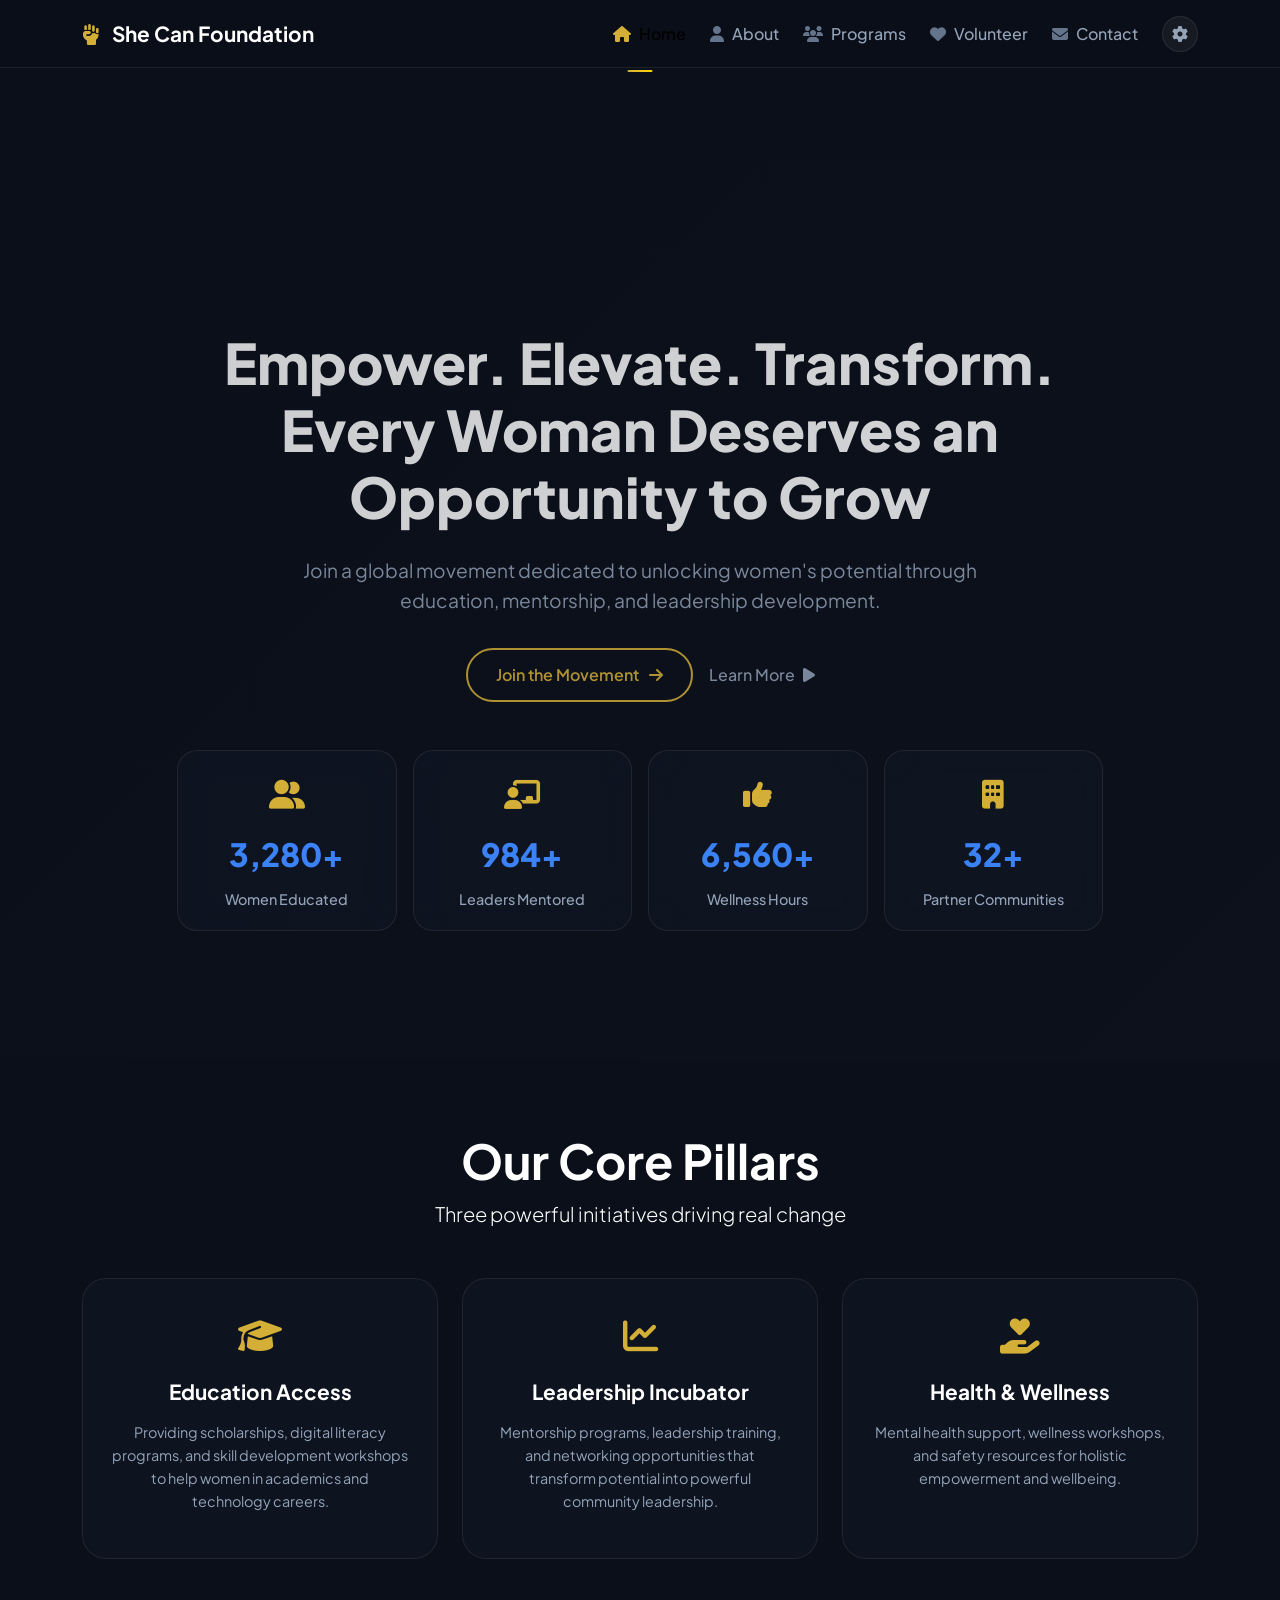
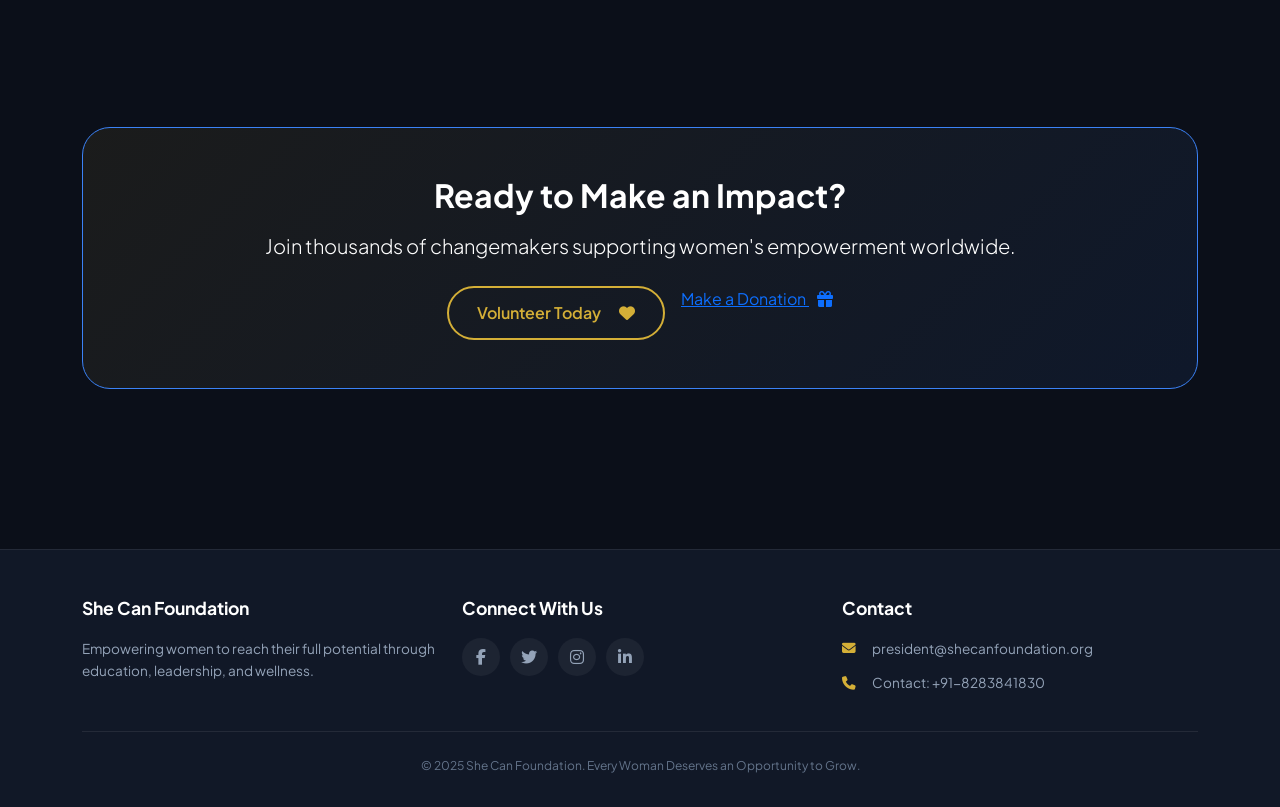
==== commit 0bd0139c: "FIX: Added navbar spacer and restored all images to programs and volunteer pages" ====
--- a/index.html
+++ b/index.html
@@ -65,6 +65,8 @@
     </div>
   </div>
 </nav>
+<!-- Spacer to prevent navbar overlap -->
+<div class="navbar-spacer"></div>
 
 <!-- ✅ CRITICAL FIX: Spacer div to prevent navbar from covering content -->
 <div class="navbar-spacer"></div>
